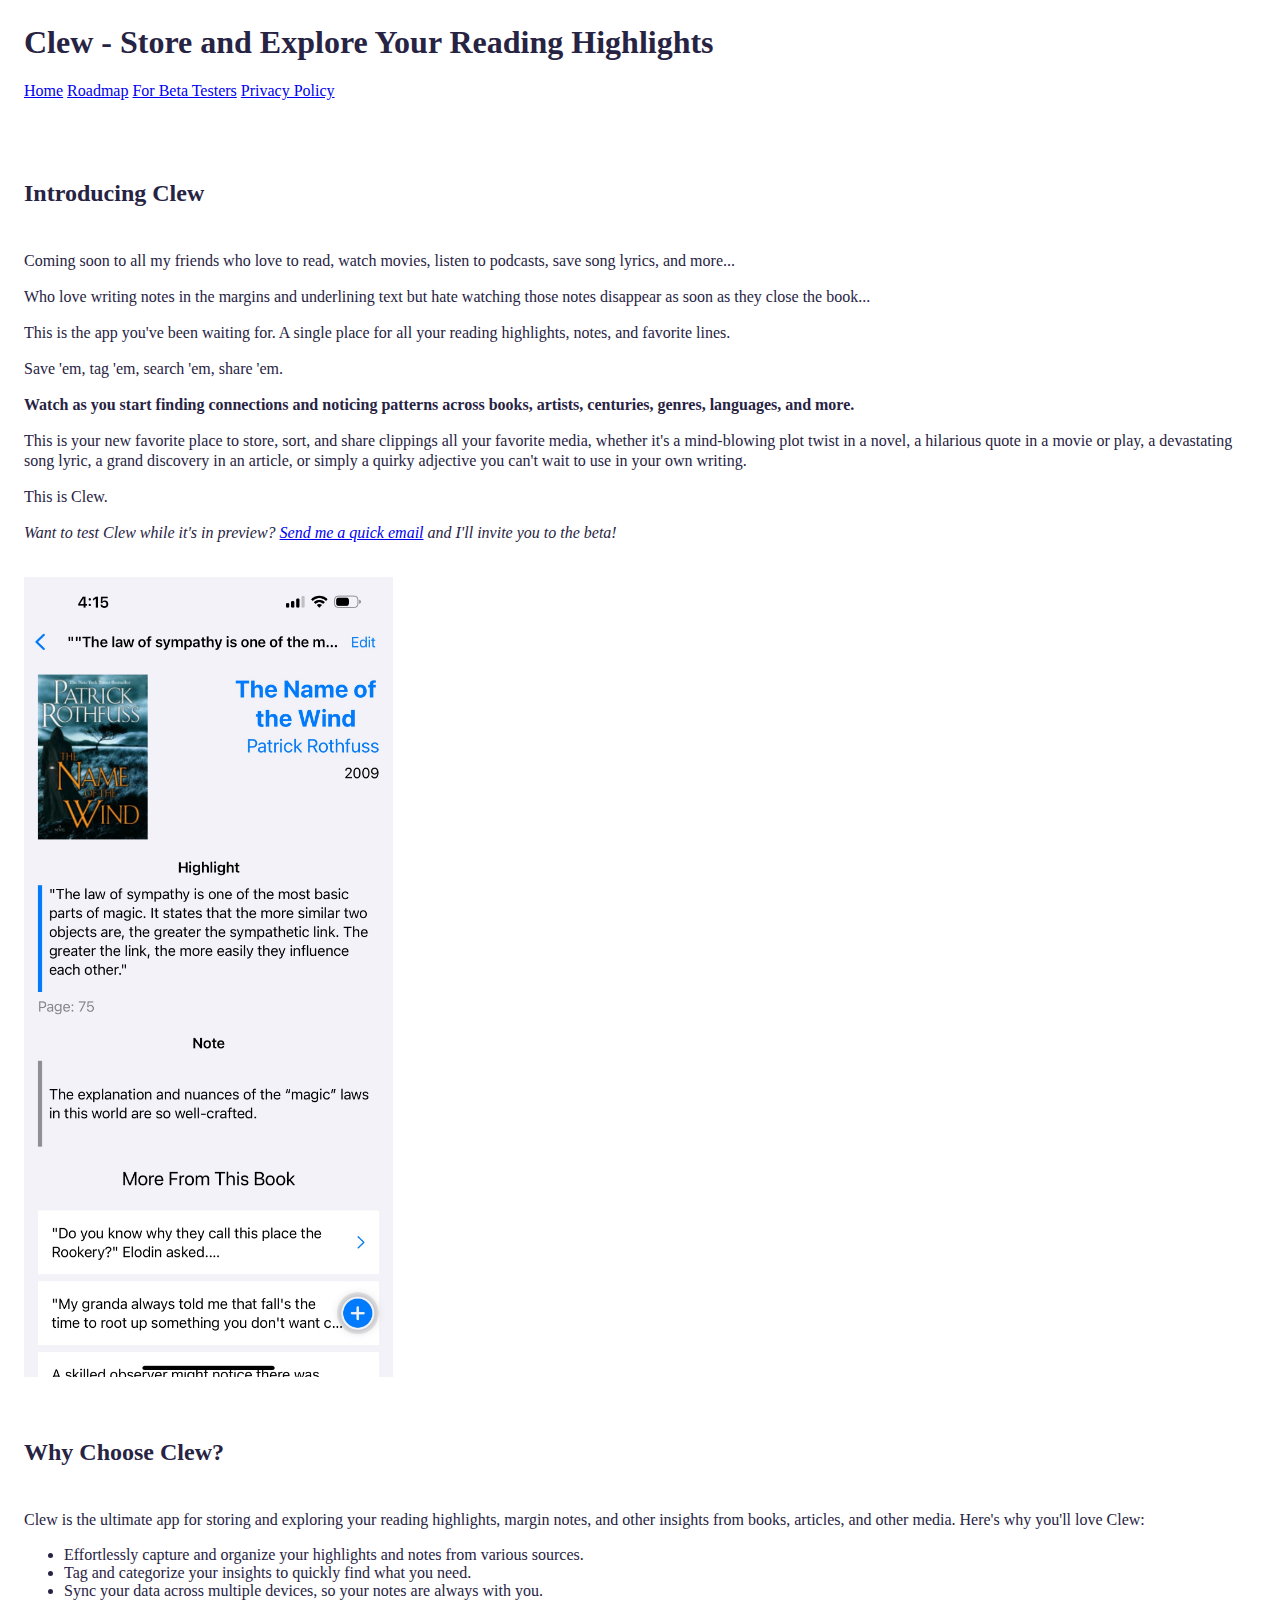
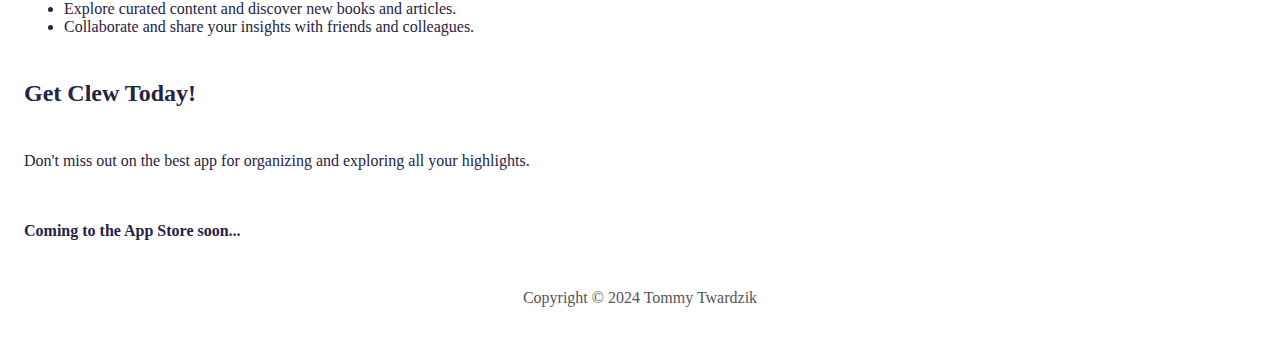
==== index.html @ 24310558 "added privacy policy and favicon" ====
<!DOCTYPE html><html lang="en">
<head>
    <meta charset="UTF-8"/><meta name="og:site_name" content="Clew App"/>

    <title>Clew - An App for Storing and Exploring Reading Highlights</title>
    <meta name="description" content="Clew is the ultimate app for storing and exploring your reading highlights, margin notes, and other insights from books, articles, and other media."/>

    <link rel="stylesheet" type="text/css" href="styles.css">
    <meta name="viewport" content="width=device-width, initial-scale=1.0"/>

    <link rel="icon" href="/favicon.ico">
</head>

<body>

    <header>
        <h1>Clew - Store and Explore Your Reading Highlights</h1>  
        <nav>
            <a href="/">Home</a>
            <a href="/roadmap/">Roadmap</a>
            <a href="/beta/">For Beta Testers</a>
            <a href="/privacy-policy/">Privacy Policy</a>
        </nav>
    </header>

    <br>
    <br>
    
    <h2>Introducing Clew</h2>

<p>Coming soon to all my friends who love to read, watch movies, listen to podcasts, save song lyrics, and more...</p>

<p>Who love writing notes in the margins and underlining text but hate watching those notes disappear as soon as they close the book...</p>

<p>This is the app you've been waiting for. A single place for all your reading highlights, notes, and favorite lines.</p>

<p>Save 'em, tag 'em, search 'em, share 'em.</p>

<p><strong>Watch as you start finding connections and  noticing patterns across books, artists, centuries, genres, languages, and more.</strong></p>

<p>This is your new favorite place to store, sort, and share clippings all your favorite media, whether it's a mind-blowing plot twist in a novel, a hilarious quote in a movie or play, a devastating song lyric, a grand discovery in an article, or simply a quirky adjective you can't wait to use in your own writing.</p>

<p>This is Clew.</p>

<p><em>Want to test Clew while it's in preview? <a href="mailto:help@getclew.com">Send me a quick email</a> and I'll invite you to the beta!</em></p>

<br>

<img class="light-mode-image" src="assets/name-of-wind-light-theme-screenshot-clew.jpeg" alt="A screenshot of the Clew app showing a saved highlight from The Name of the Wind by Patrick Rothfuss."/>
<img class="dark-mode-image" src="assets/name-of-wind-dark-mode-screenshot-clew.jpeg" alt="A screenshot of the Clew app showing a saved highlight from The Name of the Wind by Patrick Rothfuss."/>

<br>

<h2>Why Choose Clew?</h2>
    <p>Clew is the ultimate app for storing and exploring your reading highlights, margin notes, and other insights from books, articles, and other media. Here's why you'll love Clew:</p>
    <ul>
        <li>Effortlessly capture and organize your highlights and notes from various sources.</li>
        <li>Tag and categorize your insights to quickly find what you need.</li>
        <li>Sync your data across multiple devices, so your notes are always with you.</li>
        <li>Explore curated content and discover new books and articles.</li>
        <li>Collaborate and share your insights with friends and colleagues.</li>
    </ul>
    
    <h2>Get Clew Today!</h2>
    <p>Don't miss out on the best app for organizing and exploring all your highlights.</p>

    <br>

<p><strong>Coming to the App Store soon...</strong></p>

<footer>Copyright © 2024 Tommy Twardzik</footer>

</body>
</html>
---- styles.css ----
body {
    margin: 1.5rem;
    background: var(--bg);
    color: var(--text);
    font-family: Palatino, Baskerville, serif;
}

h2 {
    padding-bottom: 1.5rem;
    padding-top: 1.5rem;
}

p {
    line-height: 1.25rem;
}

footer {
    text-align: center;
    color: var(--secondary-text);
    padding: 2rem;
}

img {
    max-width: 90%;
    height: auto;
    max-height: 50rem;
    aspect-ratio: initial;
}
.dark-mode-image {
        display: none;
    }
.light-mode-image {
        display: block;
    }


/*THEMES*/
:root {
    --bg: #fff;
    --text: #272343;
    --secondary-text: #555;
}

@media (prefers-color-scheme: dark) {
    :root {
        --bg: #111;
        --text: #eee;
        --secondary-text: #aaa;
    }
    
    .dark-mode-image {
        display: block;
    }
    .light-mode-image {
        display: none;
    }
    a {
        color: #00cee3;
    }
}
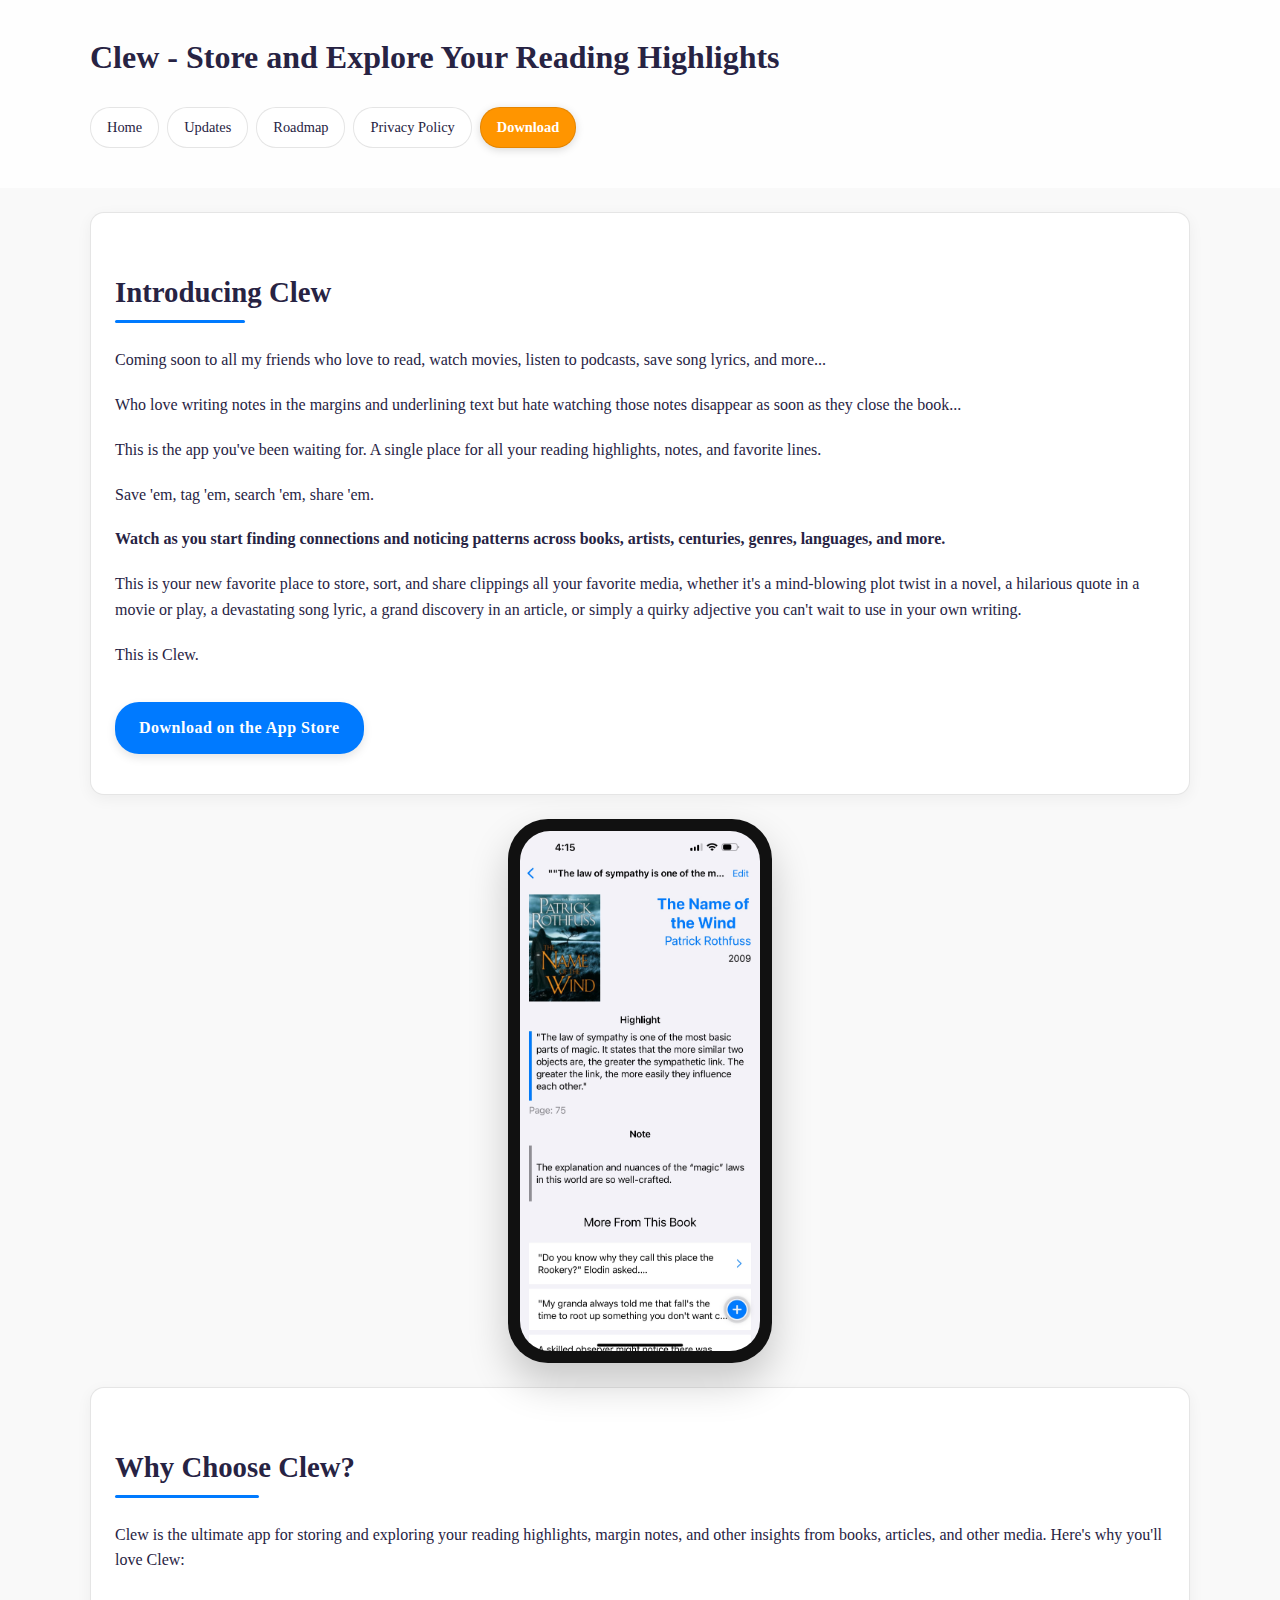
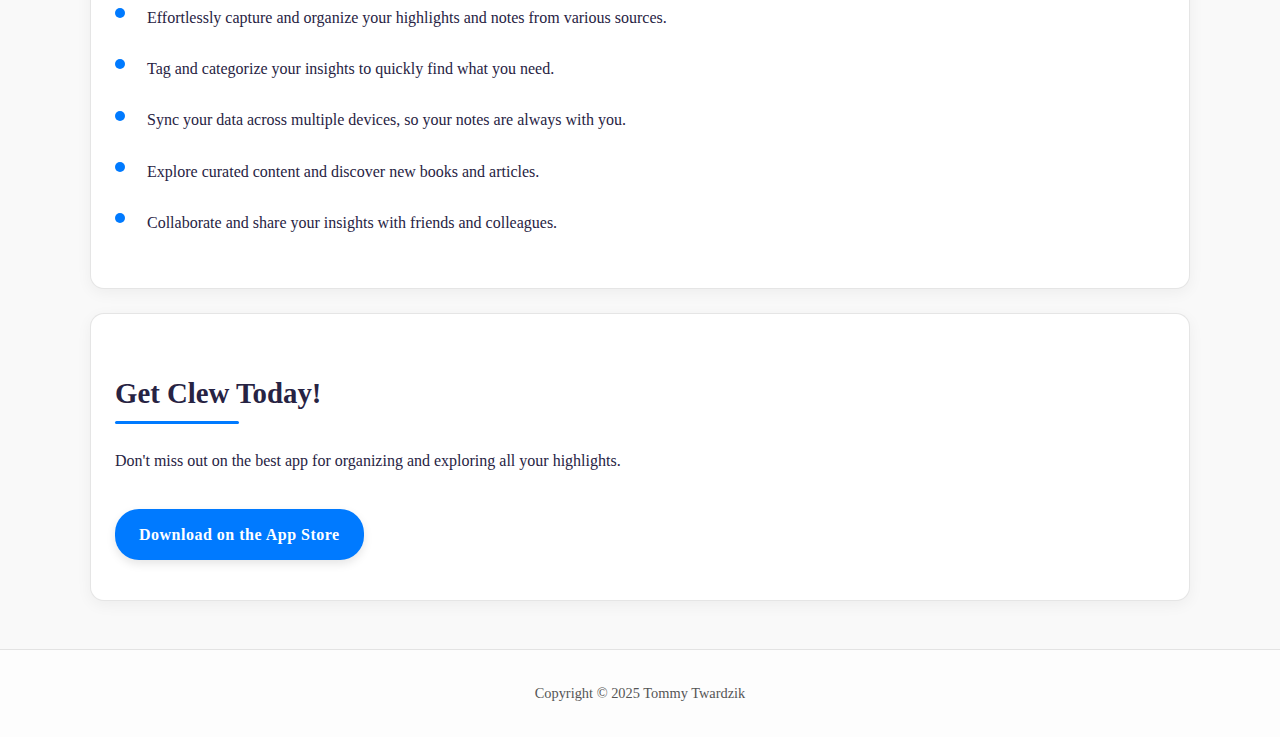
==== commit 38a6e7e6: "Updated design" ====
--- a/index.html
+++ b/index.html
@@ -12,63 +12,68 @@
 </head>
 
 <body>
-
     <header>
-        <h1>Clew - Store and Explore Your Reading Highlights</h1>  
-        <nav>
-            <a href="/">Home</a>
-            <a href="/roadmap/">Roadmap</a>
-            <a href="/beta/">For Beta Testers</a>
-            <a href="/privacy-policy/">Privacy Policy</a>
-        </nav>
+        <div class="container">
+            <h1>Clew - Store and Explore Your Reading Highlights</h1>  
+            <nav>
+                <a href="/">Home</a>
+                <a href="/updates/">Updates</a>
+                <a href="/roadmap/">Roadmap</a>
+                <a href="/privacy-policy/">Privacy Policy</a>
+                <a href="https://apps.apple.com/app/clew-highlights-and-notes/id6477902274" class="download-button">Download</a>
+            </nav>
+        </div>
     </header>
 
-    <br>
-    <br>
-    
-    <h2>Introducing Clew</h2>
+    <div class="container">
+        <div class="ios-card">
+            <h2>Introducing Clew</h2>
+            
+            <p>Coming soon to all my friends who love to read, watch movies, listen to podcasts, save song lyrics, and more...</p>
+            
+            <p>Who love writing notes in the margins and underlining text but hate watching those notes disappear as soon as they close the book...</p>
+            
+            <p>This is the app you've been waiting for. A single place for all your reading highlights, notes, and favorite lines.</p>
+            
+            <p>Save 'em, tag 'em, search 'em, share 'em.</p>
+            
+            <p><strong>Watch as you start finding connections and noticing patterns across books, artists, centuries, genres, languages, and more.</strong></p>
+            
+            <p>This is your new favorite place to store, sort, and share clippings all your favorite media, whether it's a mind-blowing plot twist in a novel, a hilarious quote in a movie or play, a devastating song lyric, a grand discovery in an article, or simply a quirky adjective you can't wait to use in your own writing.</p>
+            
+            <p>This is Clew.</p>
+            
+            <a href="https://apps.apple.com/app/clew-highlights-and-notes/id6477902274" class="cta-button">Download on the App Store</a>
+        </div>
+        
+        <div class="app-screenshot">
+            <img class="light-mode-image" src="assets/name-of-wind-light-theme-screenshot-clew.jpeg" alt="A screenshot of the Clew app showing a saved highlight from The Name of the Wind by Patrick Rothfuss."/>
+            <img class="dark-mode-image" src="assets/name-of-wind-dark-mode-screenshot-clew.jpeg" alt="A screenshot of the Clew app showing a saved highlight from The Name of the Wind by Patrick Rothfuss."/>
+        </div>
+        
+        <div class="ios-card">
+            <h2>Why Choose Clew?</h2>
+            <p>Clew is the ultimate app for storing and exploring your reading highlights, margin notes, and other insights from books, articles, and other media. Here's why you'll love Clew:</p>
+            <ul class="feature-list">
+                <li>Effortlessly capture and organize your highlights and notes from various sources.</li>
+                <li>Tag and categorize your insights to quickly find what you need.</li>
+                <li>Sync your data across multiple devices, so your notes are always with you.</li>
+                <li>Explore curated content and discover new books and articles.</li>
+                <li>Collaborate and share your insights with friends and colleagues.</li>
+            </ul>
+        </div>
+        
+        <div class="ios-card">
+            <h2>Get Clew Today!</h2>
+            <p>Don't miss out on the best app for organizing and exploring all your highlights.</p>
+            <a href="https://apps.apple.com/app/clew-highlights-and-notes/id6477902274" class="cta-button">Download on the App Store</a>
+        </div>
+    </div>
 
-<p>Coming soon to all my friends who love to read, watch movies, listen to podcasts, save song lyrics, and more...</p>
-
-<p>Who love writing notes in the margins and underlining text but hate watching those notes disappear as soon as they close the book...</p>
-
-<p>This is the app you've been waiting for. A single place for all your reading highlights, notes, and favorite lines.</p>
-
-<p>Save 'em, tag 'em, search 'em, share 'em.</p>
-
-<p><strong>Watch as you start finding connections and  noticing patterns across books, artists, centuries, genres, languages, and more.</strong></p>
-
-<p>This is your new favorite place to store, sort, and share clippings all your favorite media, whether it's a mind-blowing plot twist in a novel, a hilarious quote in a movie or play, a devastating song lyric, a grand discovery in an article, or simply a quirky adjective you can't wait to use in your own writing.</p>
-
-<p>This is Clew.</p>
-
-<p><em>Want to test Clew while it's in preview? <a href="mailto:help@getclew.com">Send me a quick email</a> and I'll invite you to the beta!</em></p>
-
-<br>
-
-<img class="light-mode-image" src="assets/name-of-wind-light-theme-screenshot-clew.jpeg" alt="A screenshot of the Clew app showing a saved highlight from The Name of the Wind by Patrick Rothfuss."/>
-<img class="dark-mode-image" src="assets/name-of-wind-dark-mode-screenshot-clew.jpeg" alt="A screenshot of the Clew app showing a saved highlight from The Name of the Wind by Patrick Rothfuss."/>
-
-<br>
-
-<h2>Why Choose Clew?</h2>
-    <p>Clew is the ultimate app for storing and exploring your reading highlights, margin notes, and other insights from books, articles, and other media. Here's why you'll love Clew:</p>
-    <ul>
-        <li>Effortlessly capture and organize your highlights and notes from various sources.</li>
-        <li>Tag and categorize your insights to quickly find what you need.</li>
-        <li>Sync your data across multiple devices, so your notes are always with you.</li>
-        <li>Explore curated content and discover new books and articles.</li>
-        <li>Collaborate and share your insights with friends and colleagues.</li>
-    </ul>
-    
-    <h2>Get Clew Today!</h2>
-    <p>Don't miss out on the best app for organizing and exploring all your highlights.</p>
-
-    <br>
-
-<p><strong>Coming to the App Store soon...</strong></p>
-
-<footer>Copyright © 2024 Tommy Twardzik</footer>
-
+    <footer>
+        <div class="container">
+            Copyright © 2025 Tommy Twardzik
+        </div>
+    </footer>
 </body>
-</html>
+</html>--- a/styles.css
+++ b/styles.css
@@ -1,44 +1,322 @@
 body {
-    margin: 1.5rem;
+    margin: 0;
+    padding: 0;
     background: var(--bg);
     color: var(--text);
     font-family: Palatino, Baskerville, serif;
-}
-
+    line-height: 1.6;
+}
+
+.container {
+    max-width: 1100px;
+    margin: 0 auto;
+    padding: 0 1.5rem;
+}
+
+/* iOS-inspired card design */
+.ios-card {
+    background: var(--card-bg);
+    border-radius: 14px;
+    margin: 1.5rem 0;
+    padding: 1.5rem;
+    box-shadow: var(--card-shadow);
+    border: 1px solid var(--card-border);
+    transition: transform 0.2s ease, box-shadow 0.2s ease;
+}
+
+.ios-card:hover {
+    transform: translateY(-3px);
+    box-shadow: var(--card-shadow-hover);
+}
+
+/* Header styling */
+header {
+    background: var(--header-bg);
+    padding: 1.5rem 0;
+    position: relative;
+}
+
+header h1 {
+    font-weight: 700;
+    font-size: 2rem;
+    margin: 0;
+    padding: 0.5rem 0;
+}
+
+/* iOS-inspired navigation */
+nav {
+    display: flex;
+    flex-wrap: wrap;
+    gap: 0.5rem;
+    margin: 1rem 0;
+}
+
+nav a {
+    text-decoration: none;
+    padding: 0.5rem 1rem;
+    border-radius: 20px;
+    background: var(--nav-bg);
+    color: var(--nav-text);
+    transition: all 0.2s ease;
+    font-size: 0.9rem;
+    font-weight: 500;
+    border: 1px solid var(--nav-border);
+}
+
+nav a:hover, nav a:focus {
+    background: var(--nav-hover-bg);
+    color: var(--nav-hover-text);
+}
+
+/* Typography */
 h2 {
-    padding-bottom: 1.5rem;
-    padding-top: 1.5rem;
+    font-size: 1.8rem;
+    margin-top: 2rem;
+    margin-bottom: 1rem;
+    position: relative;
+    display: inline-block;
+}
+
+h2:after {
+    content: '';
+    position: absolute;
+    height: 3px;
+    width: 60%;
+    background: var(--accent-1);
+    bottom: -8px;
+    left: 0;
+    border-radius: 2px;
 }
 
 p {
-    line-height: 1.25rem;
-}
-
+    line-height: 1.6;
+    margin-bottom: 1.2rem;
+}
+
+/* iOS-style call to action */
+.cta-button {
+    display: inline-block;
+    background: var(--accent-1);
+    color: white;
+    padding: 0.8rem 1.5rem;
+    border-radius: 24px;
+    text-decoration: none;
+    font-weight: bold;
+    letter-spacing: 0.5px;
+    box-shadow: 0 4px 10px rgba(0, 0, 0, 0.1);
+    transition: all 0.2s ease;
+    margin: 1rem 0;
+    text-align: center;
+}
+
+.cta-button:hover {
+    transform: translateY(-2px);
+    box-shadow: 0 6px 15px rgba(0, 0, 0, 0.15);
+}
+
+/* App Screenshot */
+.app-screenshot {
+    position: relative;
+    width: 240px; /* Smaller width */
+    margin: 1.5rem auto; /* Centered with vertical margin */
+    border-radius: 40px;
+    padding: 12px;
+    background: var(--phone-frame);
+    box-shadow: 0 20px 40px rgba(0, 0, 0, 0.2);
+    overflow: hidden;
+}
+
+.app-screenshot img {
+    border-radius: 30px;
+    width: 100%;
+    height: auto;
+    display: block;
+}
+
+/* Blog post styling */
+.blog-container {
+    max-width: 800px;
+    margin: 0 auto;
+}
+
+.blog-post {
+    margin-bottom: 3rem;
+    padding-bottom: 2rem;
+    border-bottom: 1px solid var(--divider);
+}
+
+.blog-post:last-child {
+    border-bottom: none;
+}
+
+.blog-post h2 {
+    margin-bottom: 0.5rem;
+}
+
+.post-date {
+    color: var(--secondary-text);
+    font-style: italic;
+    margin-bottom: 1.5rem;
+    font-size: 0.9rem;
+}
+
+/* Feature list */
+.feature-list {
+    list-style: none;
+    padding: 0;
+    margin: rem 0;
+}
+
+.feature-list li {
+    padding: 0.8rem 0;
+    /* margin-bottom: 0.8rem; */
+    position: relative;
+    padding-left: 2rem;
+}
+
+.feature-list li:before {
+    content: '';
+    position: absolute;
+    left: 0;
+    top: 1rem;
+    width: 10px;
+    height: 10px;
+    background: var(--accent-1);
+    border-radius: 50%;
+}
+
+/* Footer styling */
 footer {
     text-align: center;
     color: var(--secondary-text);
     padding: 2rem;
-}
-
+    margin-top: 3rem;
+    background: var(--footer-bg);
+    border-top: 1px solid var(--divider);
+    font-size: 0.9rem;
+}
+
+/* Dark mode highlighting for code and quotes */
+blockquote {
+    border-left: 4px solid var(--accent-1);
+    padding-left: 1rem;
+    margin-left: 0;
+    color: var(--secondary-text);
+    font-style: italic;
+}
+
+code {
+    background: var(--code-bg);
+    border-radius: 4px;
+    padding: 0.2rem 0.4rem;
+    font-family: "SF Mono", "Menlo", monospace;
+    font-size: 0.9em;
+}
+
+/* Images */
 img {
-    max-width: 90%;
+    max-width: 100%;
     height: auto;
-    max-height: 50rem;
-    aspect-ratio: initial;
-}
-.dark-mode-image {
-        display: none;
-    }
-.light-mode-image {
-        display: block;
-    }
-
-
-/*THEMES*/
+    border-radius: 8px;
+}
+
+.app-screenshot .dark-mode-image {
+    display: none;
+}
+
+.app-screenshot .light-mode-image {
+    display: block;
+}
+
+/* Beta instructions */
+ol {
+    counter-reset: item;
+    padding-left: 1rem;
+}
+
+ol li {
+    display: block;
+    margin-bottom: 1rem;
+    position: relative;
+    padding-left: 2.5rem;
+}
+
+ol li:before {
+    content: counter(item) ".";
+    counter-increment: item;
+    position: absolute;
+    left: 0;
+    top: 0;
+    background: var(--accent-2);
+    color: white;
+    width: 26px;
+    height: 26px;
+    border-radius: 50%;
+    display: flex;
+    align-items: center;
+    justify-content: center;
+    font-size: 0.8rem;
+    font-weight: bold;
+}
+
+/* Download button in navigation */
+.download-button {
+    background: var(--accent-orange) !important;
+    color: white !important;
+    font-weight: bold;
+    box-shadow: 0 2px 8px rgba(0, 0, 0, 0.15);
+    transition: all 0.3s ease;
+}
+
+.download-button:hover, .download-button:focus {
+    transform: translateY(-2px);
+    box-shadow: 0 4px 12px rgba(0, 0, 0, 0.2);
+    background: var(--accent-orange-hover) !important;
+}
+
+/* Responsive adjustments */
+@media (max-width: 768px) {
+    header h1 {
+        font-size: 1.6rem;
+    }
+    
+    nav {
+        flex-wrap: wrap;
+    }
+    
+    nav a {
+        flex: 1 0 auto;
+        text-align: center;
+    }
+
+    .app-screenshot {
+        width: 200px; /* Even smaller on mobile */
+    }
+}
+
+/* Theme colors */
 :root {
-    --bg: #fff;
+    --bg: #f9f9f9;
     --text: #272343;
     --secondary-text: #555;
+    --header-bg: rgba(255, 255, 255, 0.8);
+    --card-bg: white;
+    --card-border: rgba(0, 0, 0, 0.1);
+    --card-shadow: 0 4px 15px rgba(0, 0, 0, 0.05);
+    --card-shadow-hover: 0 8px 25px rgba(0, 0, 0, 0.1);
+    --nav-bg: rgba(255, 255, 255, 0.7);
+    --nav-text: #272343;
+    --nav-border: rgba(0, 0, 0, 0.1);
+    --nav-hover-bg: #007AFF;
+    --nav-hover-text: white;
+    --accent-1: #007AFF; /* iOS blue */
+    --accent-2: #5AC8FA; /* iOS light blue */
+    --accent-orange: #FF9500; /* iOS orange */
+    --accent-orange-hover: #FF7B00; /* Darker iOS orange for hover */
+    --divider: rgba(0, 0, 0, 0.1);
+    --footer-bg: rgba(255, 255, 255, 0.7);
+    --code-bg: rgba(0, 0, 0, 0.05);
+    --phone-frame: #111;
 }
 
 @media (prefers-color-scheme: dark) {
@@ -46,15 +324,35 @@
         --bg: #111;
         --text: #eee;
         --secondary-text: #aaa;
-    }
-    
-    .dark-mode-image {
+        --header-bg: rgba(30, 30, 30, 0.8);
+        --card-bg: #1c1c1e;
+        --card-border: rgba(255, 255, 255, 0.1);
+        --card-shadow: 0 4px 15px rgba(0, 0, 0, 0.3);
+        --card-shadow-hover: 0 8px 25px rgba(0, 0, 0, 0.4);
+        --nav-bg: rgba(30, 30, 30, 0.7);
+        --nav-text: #eee;
+        --nav-border: rgba(255, 255, 255, 0.1);
+        --nav-hover-bg: #0A84FF; /* Darker iOS blue for dark mode */
+        --nav-hover-text: white;
+        --accent-1: #0A84FF; /* Darker iOS blue */
+        --accent-2: #64D2FF; /* Darker iOS light blue */
+        --accent-orange: #FF9F0A; /* Darker iOS orange for dark mode */
+        --accent-orange-hover: #FFA825; /* Brighter iOS orange for dark mode hover */
+        --divider: rgba(255, 255, 255, 0.1);
+        --footer-bg: rgba(30, 30, 30, 0.5);
+        --code-bg: rgba(255, 255, 255, 0.1);
+        --phone-frame: #000;
+    }
+    
+    .app-screenshot .dark-mode-image {
         display: block;
     }
-    .light-mode-image {
+    
+    .app-screenshot .light-mode-image {
         display: none;
     }
+    
     a {
-        color: #00cee3;
+        color: #0A84FF;
     }
 }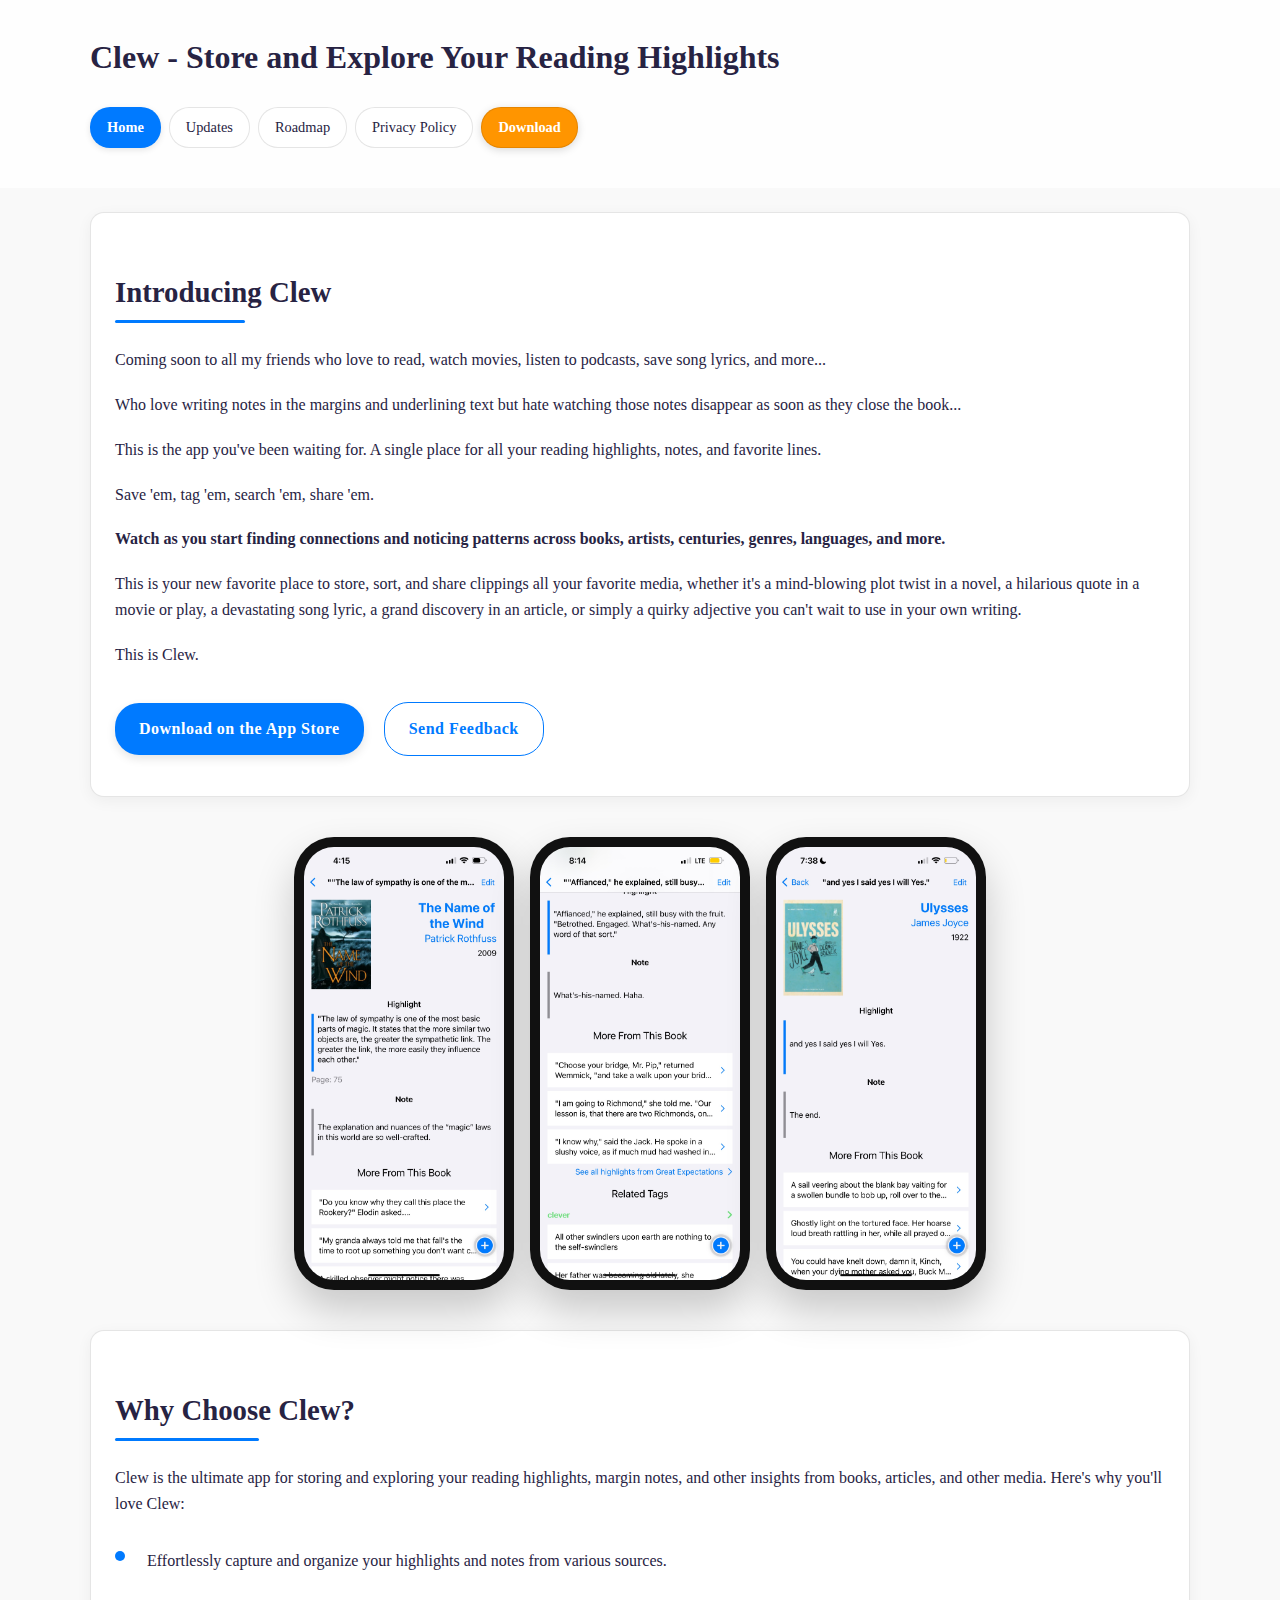
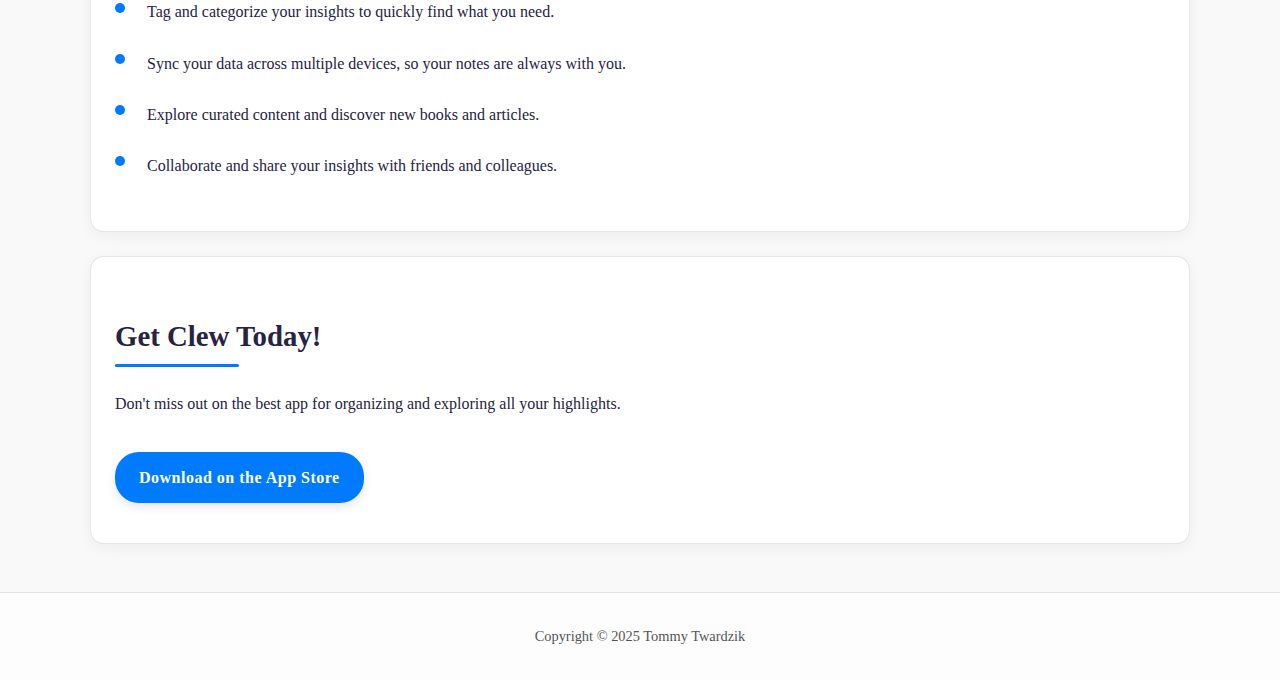
==== commit 6971950d: "More design updates" ====
--- a/index.html
+++ b/index.html
@@ -16,7 +16,7 @@
         <div class="container">
             <h1>Clew - Store and Explore Your Reading Highlights</h1>  
             <nav>
-                <a href="/">Home</a>
+                <a href="/" class="active">Home</a>
                 <a href="/updates/">Updates</a>
                 <a href="/roadmap/">Roadmap</a>
                 <a href="/privacy-policy/">Privacy Policy</a>
@@ -44,11 +44,26 @@
             <p>This is Clew.</p>
             
             <a href="https://apps.apple.com/app/clew-highlights-and-notes/id6477902274" class="cta-button">Download on the App Store</a>
+
+            <a href="mailto:help@getclew.com?subject=Clew%20Feeback" class="secondary-button">Send Feedback</a>
+
         </div>
         
-        <div class="app-screenshot">
-            <img class="light-mode-image" src="assets/name-of-wind-light-theme-screenshot-clew.jpeg" alt="A screenshot of the Clew app showing a saved highlight from The Name of the Wind by Patrick Rothfuss."/>
-            <img class="dark-mode-image" src="assets/name-of-wind-dark-mode-screenshot-clew.jpeg" alt="A screenshot of the Clew app showing a saved highlight from The Name of the Wind by Patrick Rothfuss."/>
+        <div class="screenshot-grid">
+            <a href="assets/name-of-wind-light-theme-screenshot-clew.jpeg" target="_blank" class="app-screenshot visible-mobile visible-tablet visible-desktop">
+                <img class="light-mode-image" src="assets/name-of-wind-screenshot-clew-light.jpeg" alt="A screenshot of the Clew app showing a saved highlight from The Name of the Wind by Patrick Rothfuss."/>
+                <img class="dark-mode-image" src="assets/name-of-wind-screenshot-clew-dark.jpeg" alt="A screenshot of the Clew app showing a saved highlight from The Name of the Wind by Patrick Rothfuss."/>
+            </a>
+            
+            <a href="assets/great-expectations-light-mode-screenshot-clew.jpeg" target="_blank" class="app-screenshot visible-tablet visible-desktop">
+                <img class="light-mode-image" src="assets/great-expectations-screenshot-clew-light.jpeg" alt="A screenshot of the Clew app showing a saved highlight from Great Expectations by Charles Dickens."/>
+                <img class="dark-mode-image" src="assets/great-expectations-screenshot-clew-dark.jpeg" alt="A screenshot of the Clew app showing a saved highlight from Great Expectations by Charles Dickens."/>
+            </a>
+            
+            <a href="assets/ulysses-light-mode-screenshot-clew.jpeg" target="_blank" class="app-screenshot visible-desktop">
+                <img class="light-mode-image" src="assets/Ulysses-highlight-clew-screenshot-light.jpeg" alt="A screenshot of the Clew app showing the famous ending from Ulysses by James Joyce."/>
+                <img class="dark-mode-image" src="assets/Ulysses-highlight-clew-screenshot-dark.jpeg" alt="A screenshot of the Clew app showing the famous ending from Ulysses by James Joyce."/>
+            </a>
         </div>
         
         <div class="ios-card">
--- a/styles.css
+++ b/styles.css
@@ -66,6 +66,20 @@
 nav a:hover, nav a:focus {
     background: var(--nav-hover-bg);
     color: var(--nav-hover-text);
+}
+
+/* Active tab styling */
+nav a.active {
+    background: var(--nav-active-bg);
+    color: var(--nav-active-text);
+    font-weight: 600;
+    box-shadow: 0 2px 6px rgba(0, 0, 0, 0.1);
+    border-color: transparent;
+}
+
+nav a.active:hover {
+    transform: translateY(-1px);
+    box-shadow: 0 3px 8px rgba(0, 0, 0, 0.15);
 }
 
 /* Typography */
@@ -114,16 +128,79 @@
     box-shadow: 0 6px 15px rgba(0, 0, 0, 0.15);
 }
 
+/* Secondary button style */
+.secondary-button {
+    display: inline-block;
+    background: transparent;
+    color: var(--accent-1);
+    padding: 0.8rem 1.5rem;
+    border-radius: 24px;
+    text-decoration: none;
+    font-weight: bold;
+    letter-spacing: 0.5px;
+    border: 1.5px solid var(--accent-1);
+    transition: all 0.2s ease;
+    margin: 1rem 0 1rem 1rem;
+    text-align: center;
+    width: auto; /* Ensure button is only as wide as its content */
+}
+
+.secondary-button:hover {
+    transform: translateY(-2px);
+    background-color: rgba(0, 122, 255, 0.08);
+    box-shadow: 0 4px 10px rgba(0, 0, 0, 0.05);
+}
+
+/* Screenshot Grid */
+.screenshot-grid {
+    display: flex;
+    justify-content: center;
+    flex-wrap: wrap;
+    gap: 1rem; /* Reduced horizontal gap from 2rem to 1rem */
+    margin: 2.5rem 0;
+}
+
+/* Visibility controls for different screen sizes */
+.app-screenshot {
+    display: none; /* Hide by default */
+    text-decoration: none; /* Remove underline from links */
+    cursor: pointer;
+}
+
+/* Only show the first screenshot on mobile */
+.visible-mobile {
+    display: block;
+}
+
+/* Medium screens show two screenshots */
+@media (min-width: 700px) { /* Reduced from 768px to 700px */
+    .visible-tablet {
+        display: block;
+    }
+}
+
+/* Large screens show all three screenshots */
+@media (min-width: 950px) { /* Reduced from 1024px to 950px */
+    .visible-desktop {
+        display: block;
+    }
+}
+
 /* App Screenshot */
 .app-screenshot {
     position: relative;
-    width: 240px; /* Smaller width */
-    margin: 1.5rem auto; /* Centered with vertical margin */
+    width: 200px; /* Reduced from 220px to 200px */
     border-radius: 40px;
-    padding: 12px;
+    padding: 10px; /* Reduced from 12px to 10px */
     background: var(--phone-frame);
     box-shadow: 0 20px 40px rgba(0, 0, 0, 0.2);
     overflow: hidden;
+    transition: transform 0.3s ease, box-shadow 0.3s ease;
+}
+
+.app-screenshot:hover {
+    transform: translateY(-10px);
+    box-shadow: 0 25px 50px rgba(0, 0, 0, 0.25);
 }
 
 .app-screenshot img {
@@ -290,7 +367,13 @@
     }
 
     .app-screenshot {
-        width: 200px; /* Even smaller on mobile */
+        width: 200px;
+    }
+
+    .secondary-button {
+        margin: 0.5rem 0 1rem 0;
+        display: inline-block; /* Changed from block to inline-block */
+        width: auto; /* Ensure button is only as wide as its content */
     }
 }
 
@@ -309,6 +392,8 @@
     --nav-border: rgba(0, 0, 0, 0.1);
     --nav-hover-bg: #007AFF;
     --nav-hover-text: white;
+    --nav-active-bg: #007AFF; /* Active tab background */
+    --nav-active-text: white; /* Active tab text color */
     --accent-1: #007AFF; /* iOS blue */
     --accent-2: #5AC8FA; /* iOS light blue */
     --accent-orange: #FF9500; /* iOS orange */
@@ -334,6 +419,8 @@
         --nav-border: rgba(255, 255, 255, 0.1);
         --nav-hover-bg: #0A84FF; /* Darker iOS blue for dark mode */
         --nav-hover-text: white;
+        --nav-active-bg: #0A84FF; /* Active tab background for dark mode */
+        --nav-active-text: white; /* Active tab text color for dark mode */
         --accent-1: #0A84FF; /* Darker iOS blue */
         --accent-2: #64D2FF; /* Darker iOS light blue */
         --accent-orange: #FF9F0A; /* Darker iOS orange for dark mode */
@@ -355,4 +442,13 @@
     a {
         color: #0A84FF;
     }
+
+    .secondary-button {
+        color: var(--accent-1);
+        border-color: var(--accent-1);
+    }
+
+    .secondary-button:hover {
+        background-color: rgba(10, 132, 255, 0.1);
+    }
 }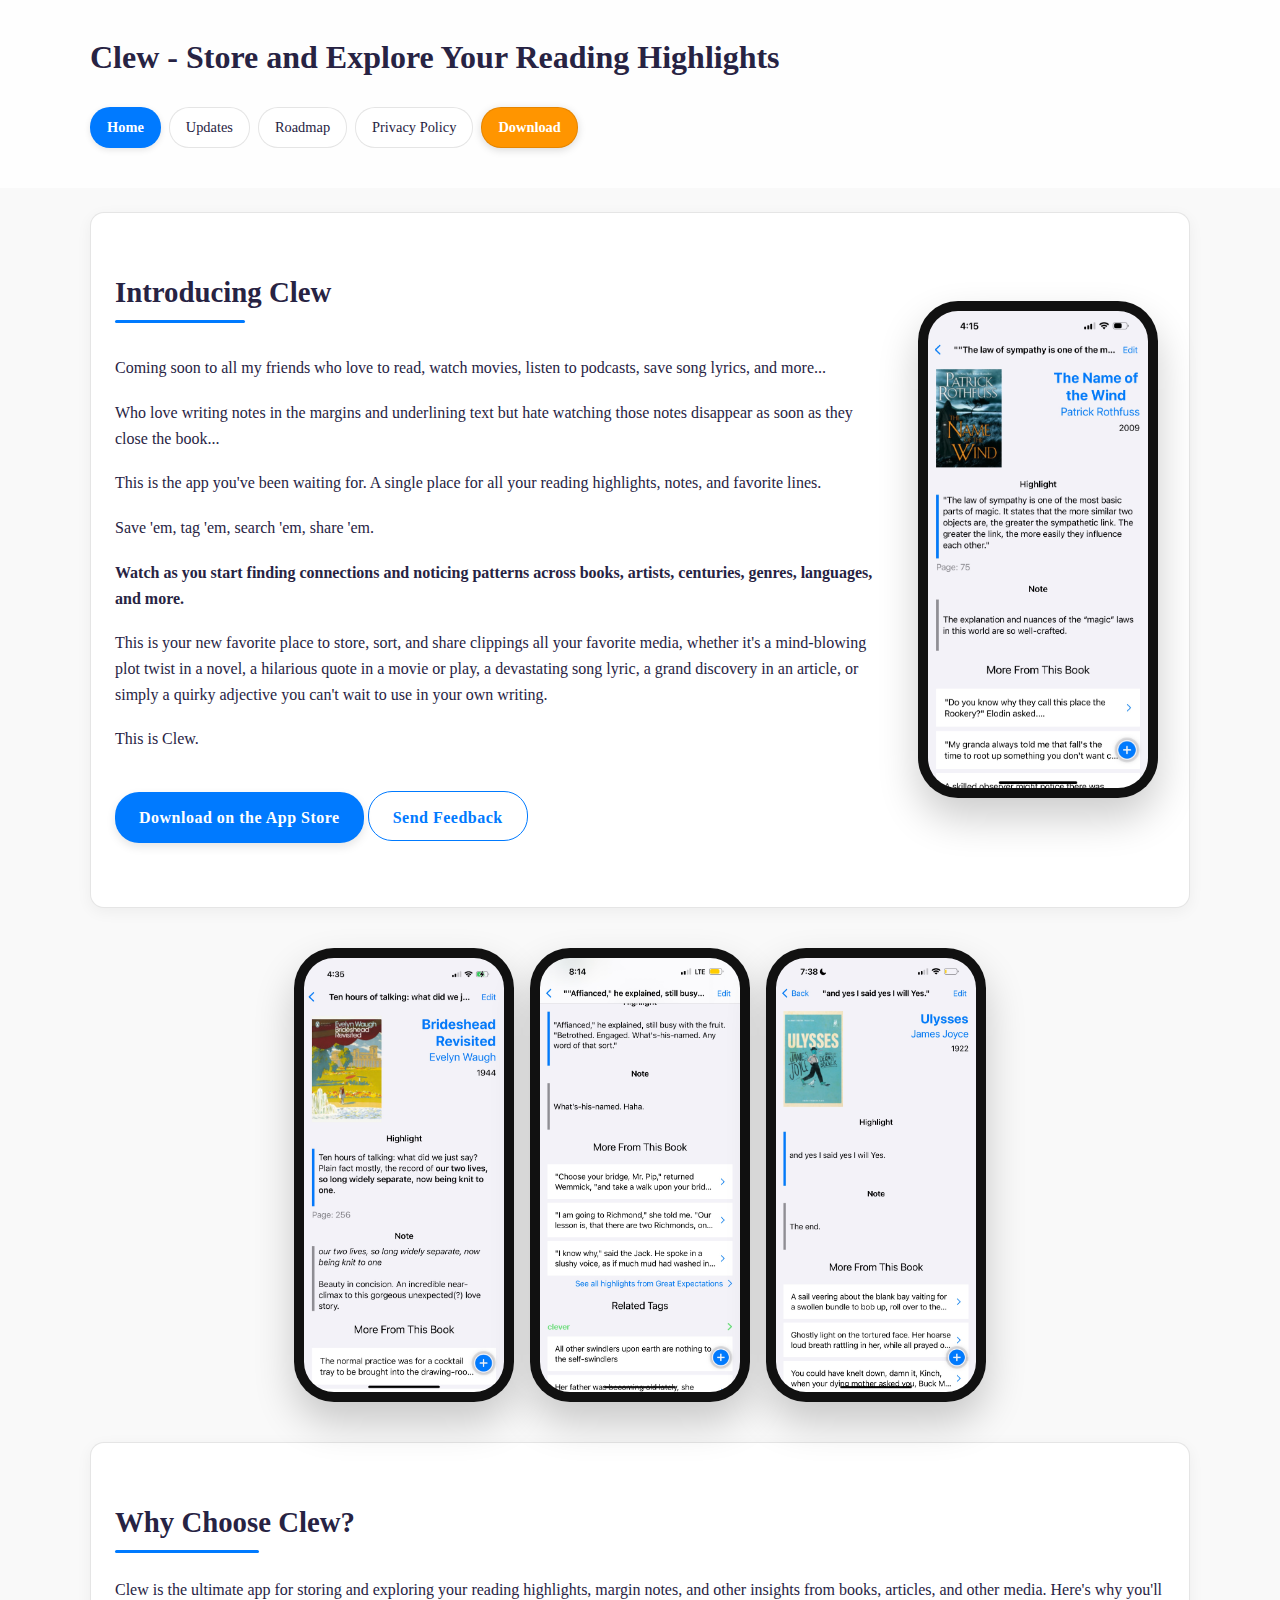
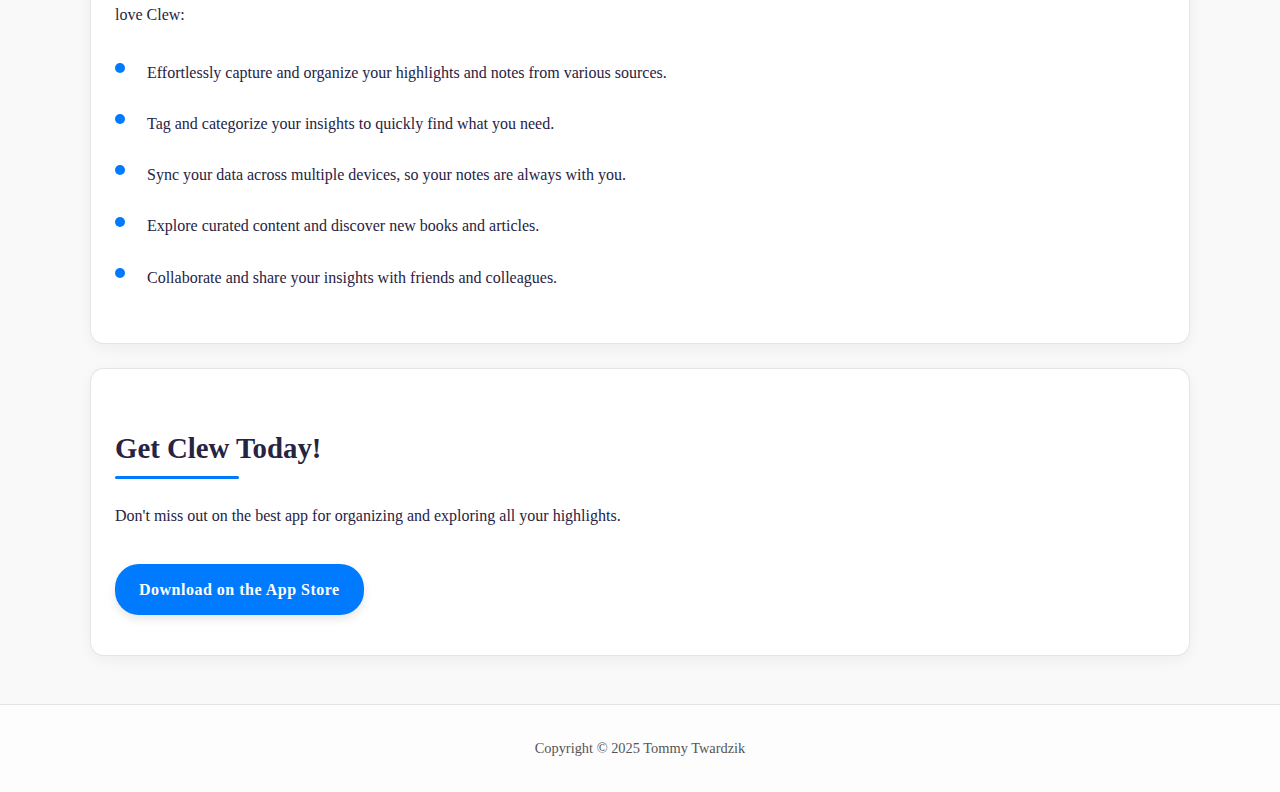
==== commit 224eb57a: "Style updates" ====
--- a/index.html
+++ b/index.html
@@ -26,41 +26,59 @@
     </header>
 
     <div class="container">
-        <div class="ios-card">
-            <h2>Introducing Clew</h2>
+        <div class="ios-card intro-card">
+            <div class="intro-content">
+                <div class="intro-title-section">
+                    <h2>Introducing Clew</h2>
+
+                    <div class="intro-screenshot-mobile">
+                        <a href="assets/name-of-wind-screenshot-clew-light.jpeg" target="_blank" class="app-screenshot always-visible">
+                            <img class="light-mode-image" src="assets/name-of-wind-screenshot-clew-light.jpeg" alt="A screenshot of the Clew app showing a saved highlight from The Name of the Wind by Patrick Rothfuss."/>
+                            <img class="dark-mode-image" src="assets/name-of-wind-screenshot-clew-dark.jpeg" alt="A screenshot of the Clew app showing a saved highlight from The Name of the Wind by Patrick Rothfuss."/>
+                        </a>
+                    </div>
+                </div>
+                
+                <p>Coming soon to all my friends who love to read, watch movies, listen to podcasts, save song lyrics, and more...</p>
+                
+                <p>Who love writing notes in the margins and underlining text but hate watching those notes disappear as soon as they close the book...</p>
+                
+                <p>This is the app you've been waiting for. A single place for all your reading highlights, notes, and favorite lines.</p>
+                
+                <p>Save 'em, tag 'em, search 'em, share 'em.</p>
+                
+                <p><strong>Watch as you start finding connections and noticing patterns across books, artists, centuries, genres, languages, and more.</strong></p>
+                
+                <p>This is your new favorite place to store, sort, and share clippings all your favorite media, whether it's a mind-blowing plot twist in a novel, a hilarious quote in a movie or play, a devastating song lyric, a grand discovery in an article, or simply a quirky adjective you can't wait to use in your own writing.</p>
+                
+                <p>This is Clew.</p>
+                
+                <div class="button-group">
+                    <a href="https://apps.apple.com/app/clew-highlights-and-notes/id6477902274" class="cta-button">Download on the App Store</a>
+                    <a href="mailto:help@getclew.com?subject=Clew%20Feeback" class="secondary-button">Send Feedback</a>
+                </div>
+            </div>
             
-            <p>Coming soon to all my friends who love to read, watch movies, listen to podcasts, save song lyrics, and more...</p>
-            
-            <p>Who love writing notes in the margins and underlining text but hate watching those notes disappear as soon as they close the book...</p>
-            
-            <p>This is the app you've been waiting for. A single place for all your reading highlights, notes, and favorite lines.</p>
-            
-            <p>Save 'em, tag 'em, search 'em, share 'em.</p>
-            
-            <p><strong>Watch as you start finding connections and noticing patterns across books, artists, centuries, genres, languages, and more.</strong></p>
-            
-            <p>This is your new favorite place to store, sort, and share clippings all your favorite media, whether it's a mind-blowing plot twist in a novel, a hilarious quote in a movie or play, a devastating song lyric, a grand discovery in an article, or simply a quirky adjective you can't wait to use in your own writing.</p>
-            
-            <p>This is Clew.</p>
-            
-            <a href="https://apps.apple.com/app/clew-highlights-and-notes/id6477902274" class="cta-button">Download on the App Store</a>
-
-            <a href="mailto:help@getclew.com?subject=Clew%20Feeback" class="secondary-button">Send Feedback</a>
-
+            <div class="intro-screenshot-desktop">
+                <a href="assets/name-of-wind-screenshot-clew-light.jpeg" target="_blank" class="app-screenshot always-visible">
+                    <img class="light-mode-image" src="assets/name-of-wind-screenshot-clew-light.jpeg" alt="A screenshot of the Clew app showing a saved highlight from The Name of the Wind by Patrick Rothfuss."/>
+                    <img class="dark-mode-image" src="assets/name-of-wind-screenshot-clew-dark.jpeg" alt="A screenshot of the Clew app showing a saved highlight from The Name of the Wind by Patrick Rothfuss."/>
+                </a>
+            </div>
         </div>
         
         <div class="screenshot-grid">
-            <a href="assets/name-of-wind-light-theme-screenshot-clew.jpeg" target="_blank" class="app-screenshot visible-mobile visible-tablet visible-desktop">
-                <img class="light-mode-image" src="assets/name-of-wind-screenshot-clew-light.jpeg" alt="A screenshot of the Clew app showing a saved highlight from The Name of the Wind by Patrick Rothfuss."/>
-                <img class="dark-mode-image" src="assets/name-of-wind-screenshot-clew-dark.jpeg" alt="A screenshot of the Clew app showing a saved highlight from The Name of the Wind by Patrick Rothfuss."/>
+            <a href="assets/brideshead-revisited-screenshot-clew-light.jpeg" target="_blank" class="app-screenshot visible-mobile visible-tablet visible-desktop">
+                <img class="light-mode-image" src="assets/brideshead-revisited-screenshot-clew-light.jpeg" alt="A screenshot of the Clew app showing a saved highlight from Brideshead Revisited."/>
+                <img class="dark-mode-image" src="assets/brideshead-revisited-screenshot-clew-dark.jpeg" alt="A screenshot of the Clew app showing a saved highlight from Brideshead Revisited."/>
             </a>
             
-            <a href="assets/great-expectations-light-mode-screenshot-clew.jpeg" target="_blank" class="app-screenshot visible-tablet visible-desktop">
+            <a href="assets/great-expectations-screenshot-clew-light.jpeg" target="_blank" class="app-screenshot visible-tablet visible-desktop">
                 <img class="light-mode-image" src="assets/great-expectations-screenshot-clew-light.jpeg" alt="A screenshot of the Clew app showing a saved highlight from Great Expectations by Charles Dickens."/>
                 <img class="dark-mode-image" src="assets/great-expectations-screenshot-clew-dark.jpeg" alt="A screenshot of the Clew app showing a saved highlight from Great Expectations by Charles Dickens."/>
             </a>
             
-            <a href="assets/ulysses-light-mode-screenshot-clew.jpeg" target="_blank" class="app-screenshot visible-desktop">
+            <a href="assets/Ulysses-highlight-clew-screenshot-light.jpeg" target="_blank" class="app-screenshot visible-desktop">
                 <img class="light-mode-image" src="assets/Ulysses-highlight-clew-screenshot-light.jpeg" alt="A screenshot of the Clew app showing the famous ending from Ulysses by James Joyce."/>
                 <img class="dark-mode-image" src="assets/Ulysses-highlight-clew-screenshot-dark.jpeg" alt="A screenshot of the Clew app showing the famous ending from Ulysses by James Joyce."/>
             </a>
@@ -87,7 +105,7 @@
 
     <footer>
         <div class="container">
-            Copyright © 2025 Tommy Twardzik
+            Copyright &copy; 2025 Tommy Twardzik
         </div>
     </footer>
 </body>
--- a/styles.css
+++ b/styles.css
@@ -149,6 +149,97 @@
     transform: translateY(-2px);
     background-color: rgba(0, 122, 255, 0.08);
     box-shadow: 0 4px 10px rgba(0, 0, 0, 0.05);
+}
+
+/* Button group */
+.button-group {
+    /* display: flex; */
+    flex-wrap: wrap;
+    gap: 0.5rem;
+    margin: 1.5rem 0;
+}
+
+.button-group .secondary-button {
+    margin: 0;
+    padding: 0.8rem 1.5rem 0.6rem 1.5rem; /* Reduced bottom padding */
+}
+
+/* Intro card with layout */
+.intro-card {
+    display: flex;
+    flex-direction: column;
+    position: relative;
+}
+
+.intro-content {
+    flex: 1;
+}
+
+/* Title section with clipped-on screenshot */
+.intro-title-section {
+    display: flex;
+    justify-content: space-between; /* This keeps heading left-aligned */
+    align-items: flex-end;
+    margin-bottom: 1.5rem;
+    position: relative;
+}
+
+/* Mobile screenshot (small and next to title) */
+.intro-screenshot-mobile {
+    margin-left: 1rem;
+    align-self: flex-end;
+    margin-bottom: 1rem;
+    transform: rotate(5deg);
+}
+
+.intro-screenshot-mobile .app-screenshot {
+    width: 80px; /* Very small thumbnail */
+    box-shadow: 0 10px 25px rgba(0, 0, 0, 0.25); /* More pronounced shadow */
+    border-radius: 20px;
+    padding: 6px;
+}
+
+.intro-screenshot-mobile .app-screenshot img {
+    border-radius: 15px;
+}
+
+/* Desktop screenshot (side positioning) */
+.intro-screenshot-desktop {
+    display: none; /* Hidden on mobile */
+}
+
+/* Medium screens and larger: side-by-side layout */
+@media (min-width: 850px) {
+    .intro-card {
+        flex-direction: row;
+        align-items: flex-start;
+        gap: 2rem;
+    }
+    
+    .intro-content {
+        flex: 3;
+    }
+    
+    .intro-screenshot-mobile {
+        display: none; /* Hide on desktop */
+    }
+    
+    .intro-screenshot-desktop {
+        display: flex;
+        flex: 1;
+        justify-content: center;
+        align-items: flex-start;
+        margin-top: 4rem; /* Position roughly aligned with title */
+    }
+    
+    .intro-screenshot-desktop .app-screenshot {
+        width: 220px; /* Larger size for desktop */
+    }
+}
+
+/* Make intro screenshot always visible */
+.always-visible {
+    display: block !important;
 }
 
 /* Screenshot Grid */
@@ -372,8 +463,8 @@
 
     .secondary-button {
         margin: 0.5rem 0 1rem 0;
-        display: inline-block; /* Changed from block to inline-block */
-        width: auto; /* Ensure button is only as wide as its content */
+        display: inline-block; 
+        width: auto; 
     }
 }
 
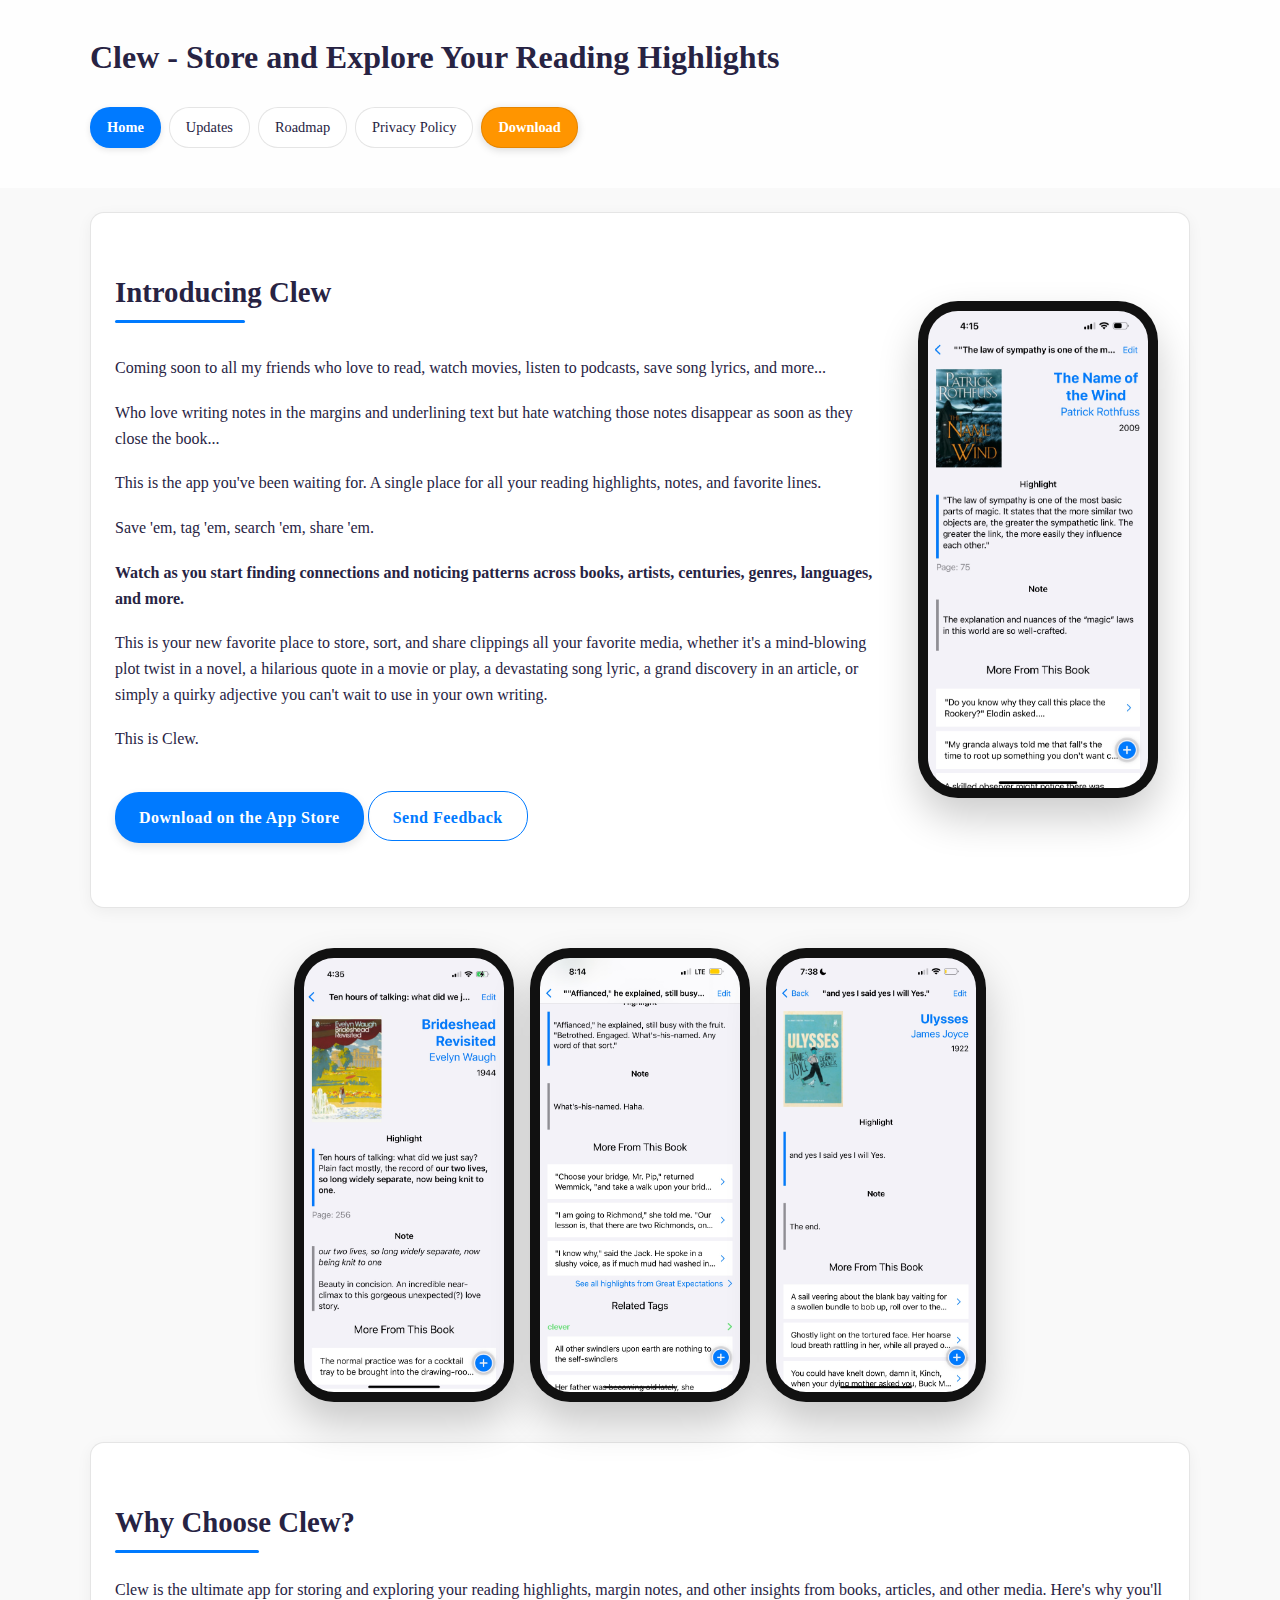
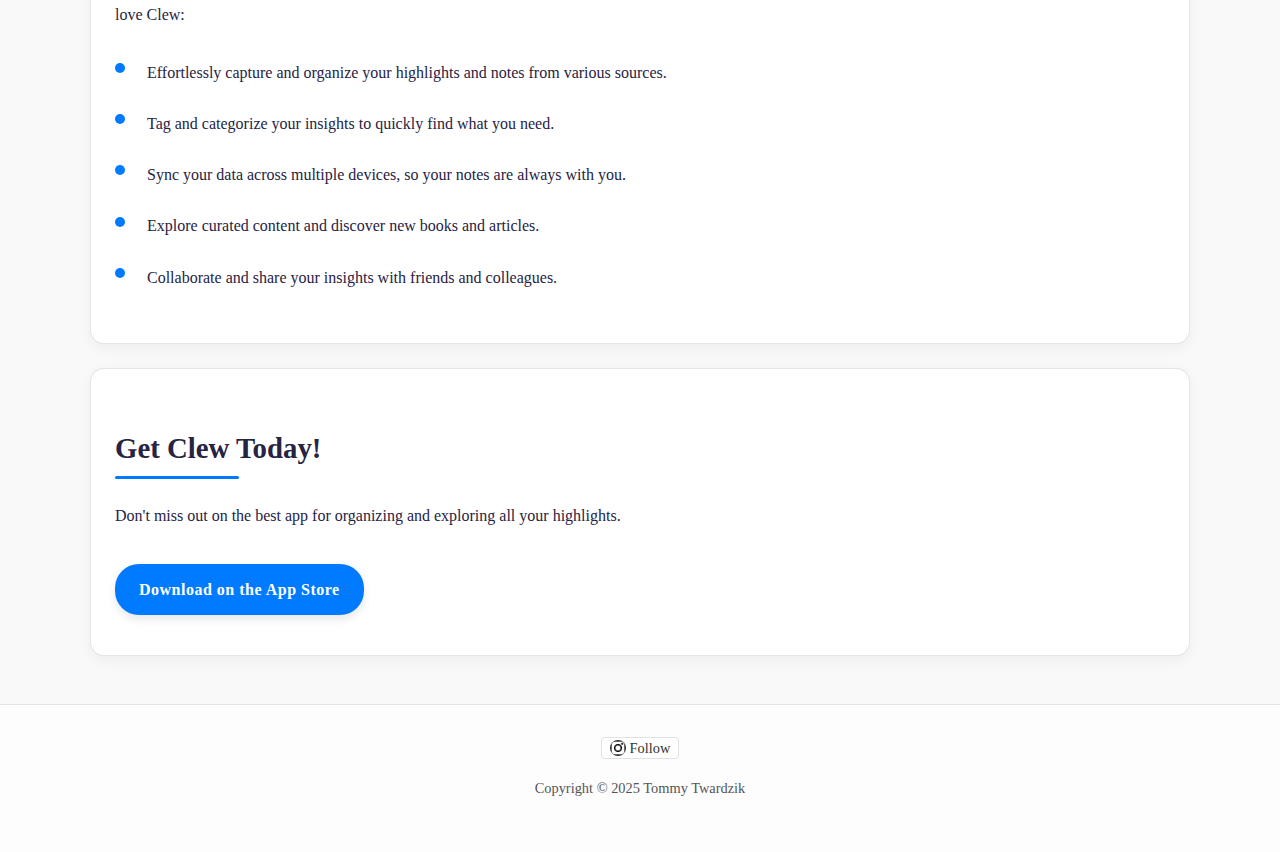
==== commit 8918a01e: "added instagram link to footer" ====
--- a/index.html
+++ b/index.html
@@ -55,7 +55,7 @@
                 
                 <div class="button-group">
                     <a href="https://apps.apple.com/app/clew-highlights-and-notes/id6477902274" class="cta-button">Download on the App Store</a>
-                    <a href="mailto:help@getclew.com?subject=Clew%20Feeback" class="secondary-button">Send Feedback</a>
+                    <a href="mailto:help@getclew.com?subject=Clew%20Feedback" class="secondary-button">Send Feedback</a>
                 </div>
             </div>
             
@@ -105,7 +105,11 @@
 
     <footer>
         <div class="container">
-            Copyright &copy; 2025 Tommy Twardzik
+        <a href="https://www.instagram.com/clewapp" class="instagram-button" target="_blank">
+    <img src="/assets/instagram-logo.jpeg" alt="Instagram logo">
+    Follow
+  </a>
+            <p>Copyright &copy; 2025 Tommy Twardzik</p>
         </div>
     </footer>
 </body>
--- a/styles.css
+++ b/styles.css
@@ -441,6 +441,32 @@
     box-shadow: 0 4px 12px rgba(0, 0, 0, 0.2);
     background: var(--accent-orange-hover) !important;
 }
+
+/* Instagram button */
+.instagram-button {
+      display: inline-flex;
+      align-items: center;
+      text-decoration: none;
+      font-size: 1em;
+      line-height: 1;
+      padding: 2px 8px;
+      border-radius: 4px;
+      background-color: white;
+      border: 1px solid #e1e1e1;
+      color: #333;
+      transition: all 0.2s ease;
+    }
+    
+    .instagram-button:hover {
+      background-color: #f8f8f8;
+      border-color: #d0d0d0;
+    }
+    
+    .instagram-button img {
+      width: 16px;
+      height: 16px;
+      margin-right: 4px;
+    }
 
 /* Responsive adjustments */
 @media (max-width: 768px) {
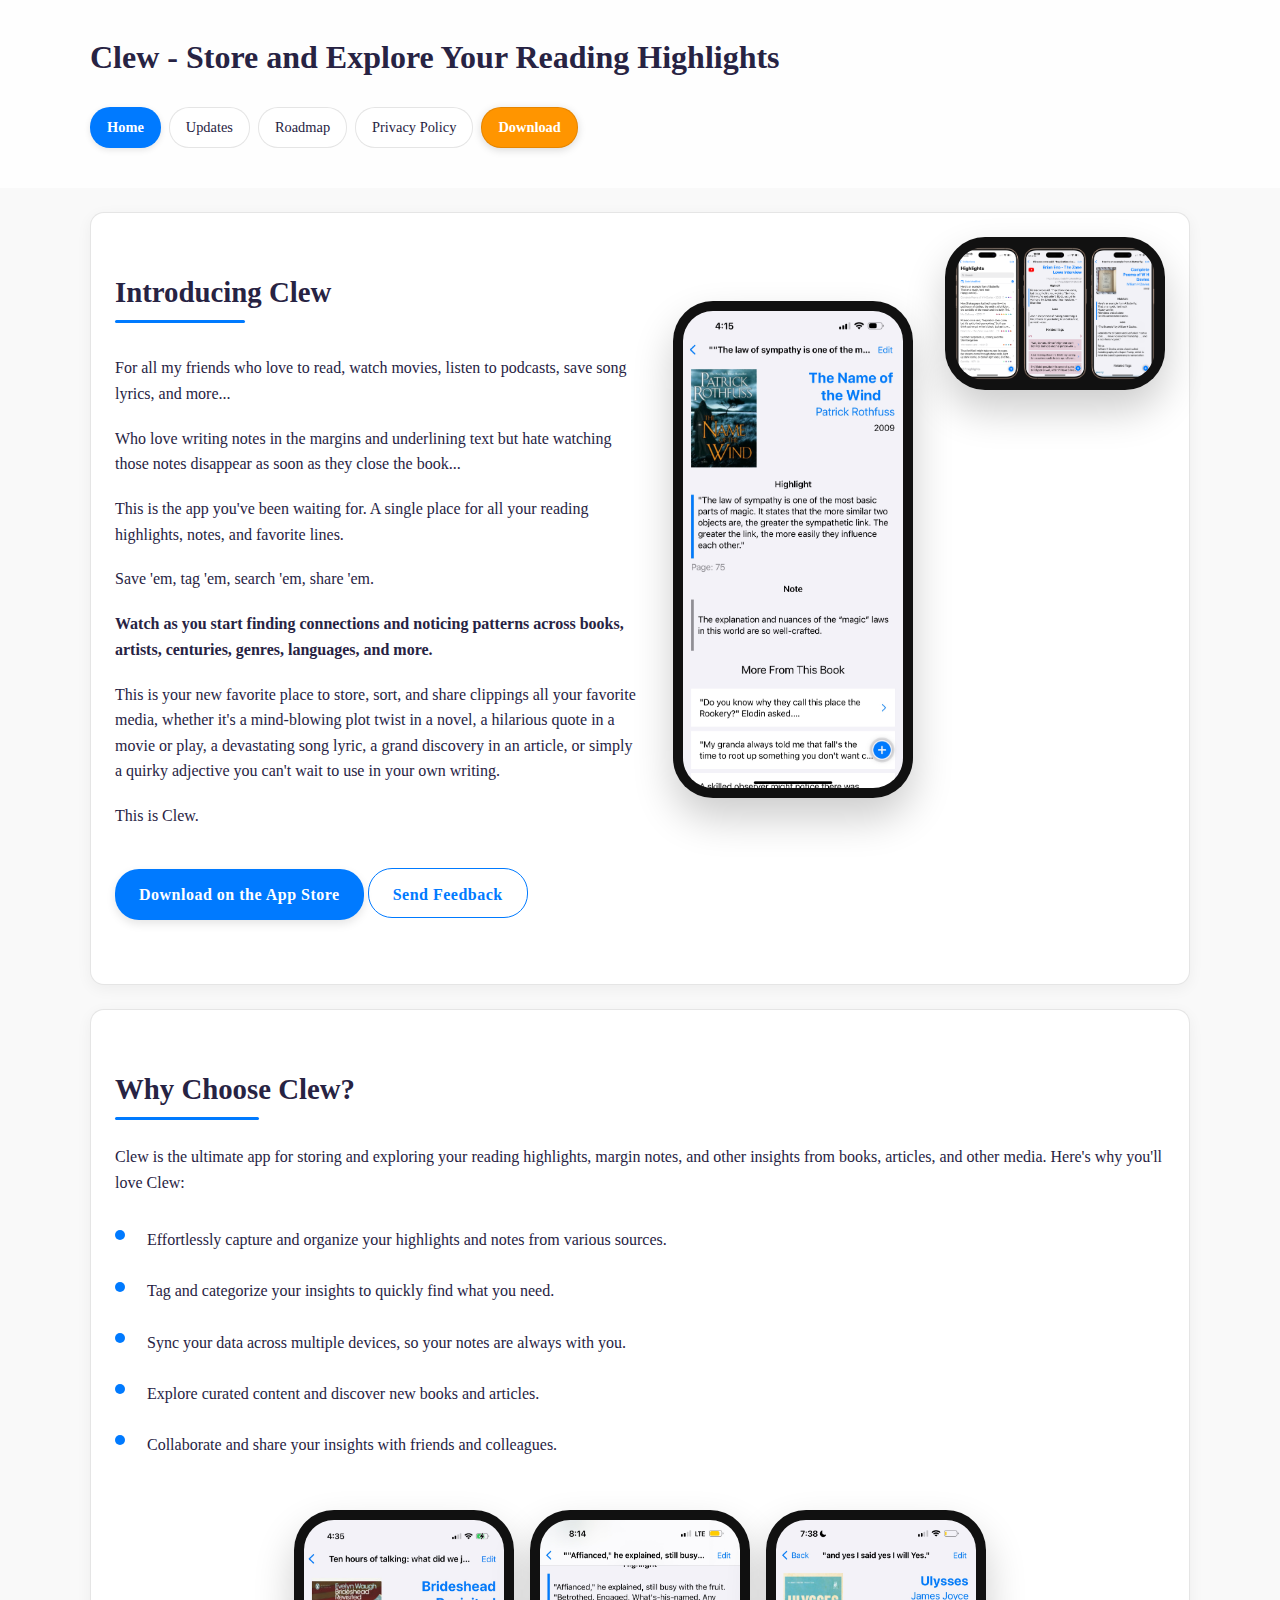
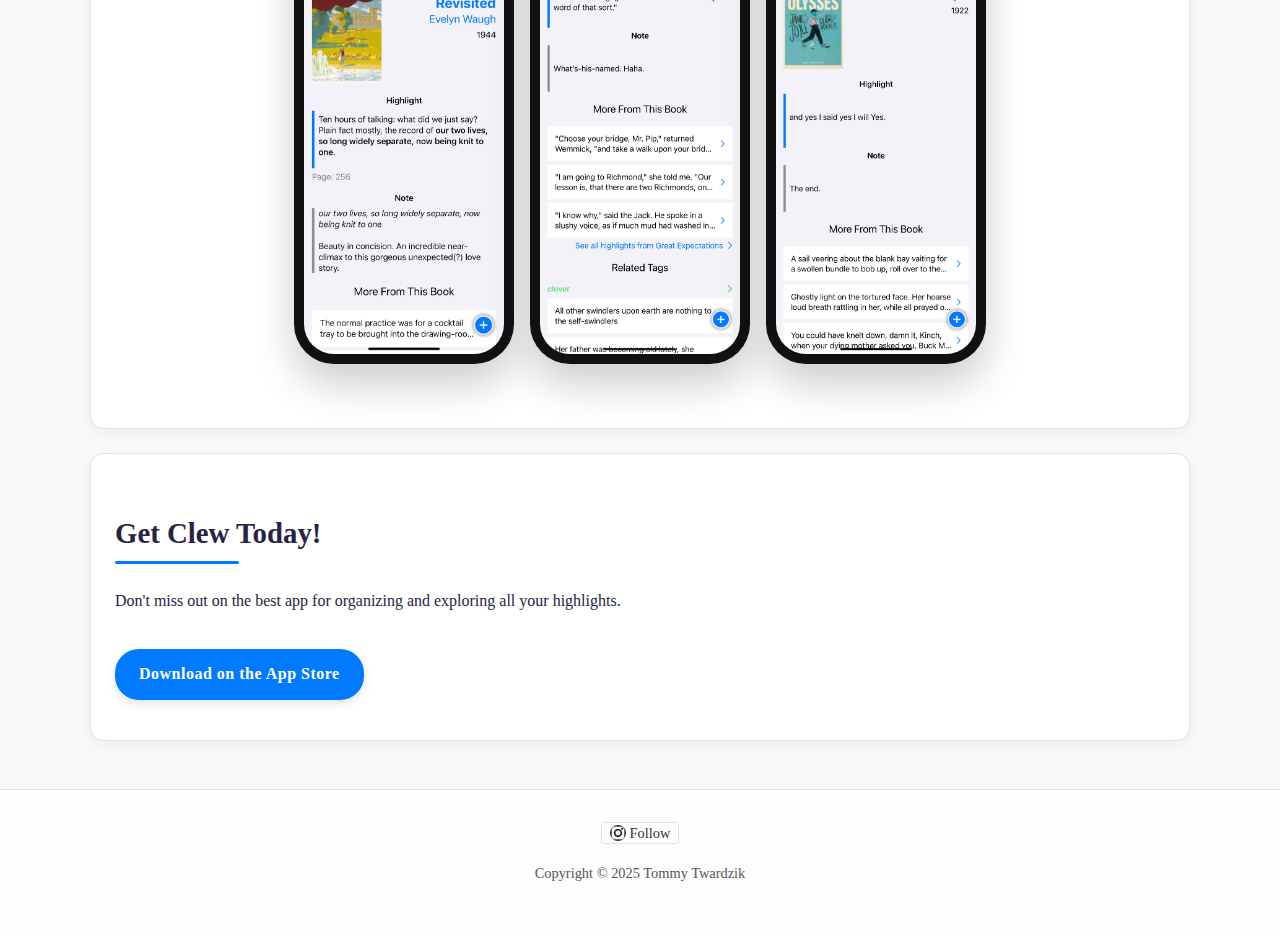
==== commit 483241bc: "started to add new triple images" ====
--- a/index.html
+++ b/index.html
@@ -39,7 +39,7 @@
                     </div>
                 </div>
                 
-                <p>Coming soon to all my friends who love to read, watch movies, listen to podcasts, save song lyrics, and more...</p>
+                <p>For all my friends who love to read, watch movies, listen to podcasts, save song lyrics, and more...</p>
                 
                 <p>Who love writing notes in the margins and underlining text but hate watching those notes disappear as soon as they close the book...</p>
                 
@@ -65,9 +65,27 @@
                     <img class="dark-mode-image" src="assets/name-of-wind-screenshot-clew-dark.jpeg" alt="A screenshot of the Clew app showing a saved highlight from The Name of the Wind by Patrick Rothfuss."/>
                 </a>
             </div>
+            
+            
+            <!-- triple screenshot image -->
+            <a href="assets/triple-highlight-clew-screenshot-light.jpeg" target="_blank" class="app-screenshot visible-desktop">
+                                <img class="light-mode-image" src="assets/triple-highlight-clew-screenshot-light.jpeg" alt="A grid of 3 screenshots of the Clew app showing a list of saved highlights and the details of 2 specific highlights."/>
+                    <img class="dark-mode-image" src="assets/triple-highlight-clew-screenshot-dark.jpeg" alt="A grid of 3 screenshots of the Clew app showing a list of saved highlights and the details of 2 specific highlights."/>
+            </a>
         </div>
         
-        <div class="screenshot-grid">
+        <div class="ios-card">
+            <h2>Why Choose Clew?</h2>
+            <p>Clew is the ultimate app for storing and exploring your reading highlights, margin notes, and other insights from books, articles, and other media. Here's why you'll love Clew:</p>
+            <ul class="feature-list">
+                <li>Effortlessly capture and organize your highlights and notes from various sources.</li>
+                <li>Tag and categorize your insights to quickly find what you need.</li>
+                <li>Sync your data across multiple devices, so your notes are always with you.</li>
+                <li>Explore curated content and discover new books and articles.</li>
+                <li>Collaborate and share your insights with friends and colleagues.</li>
+            </ul>
+            
+                    <div class="screenshot-grid">
             <a href="assets/brideshead-revisited-screenshot-clew-light.jpeg" target="_blank" class="app-screenshot visible-mobile visible-tablet visible-desktop">
                 <img class="light-mode-image" src="assets/brideshead-revisited-screenshot-clew-light.jpeg" alt="A screenshot of the Clew app showing a saved highlight from Brideshead Revisited."/>
                 <img class="dark-mode-image" src="assets/brideshead-revisited-screenshot-clew-dark.jpeg" alt="A screenshot of the Clew app showing a saved highlight from Brideshead Revisited."/>
@@ -83,17 +101,6 @@
                 <img class="dark-mode-image" src="assets/Ulysses-highlight-clew-screenshot-dark.jpeg" alt="A screenshot of the Clew app showing the famous ending from Ulysses by James Joyce."/>
             </a>
         </div>
-        
-        <div class="ios-card">
-            <h2>Why Choose Clew?</h2>
-            <p>Clew is the ultimate app for storing and exploring your reading highlights, margin notes, and other insights from books, articles, and other media. Here's why you'll love Clew:</p>
-            <ul class="feature-list">
-                <li>Effortlessly capture and organize your highlights and notes from various sources.</li>
-                <li>Tag and categorize your insights to quickly find what you need.</li>
-                <li>Sync your data across multiple devices, so your notes are always with you.</li>
-                <li>Explore curated content and discover new books and articles.</li>
-                <li>Collaborate and share your insights with friends and colleagues.</li>
-            </ul>
         </div>
         
         <div class="ios-card">
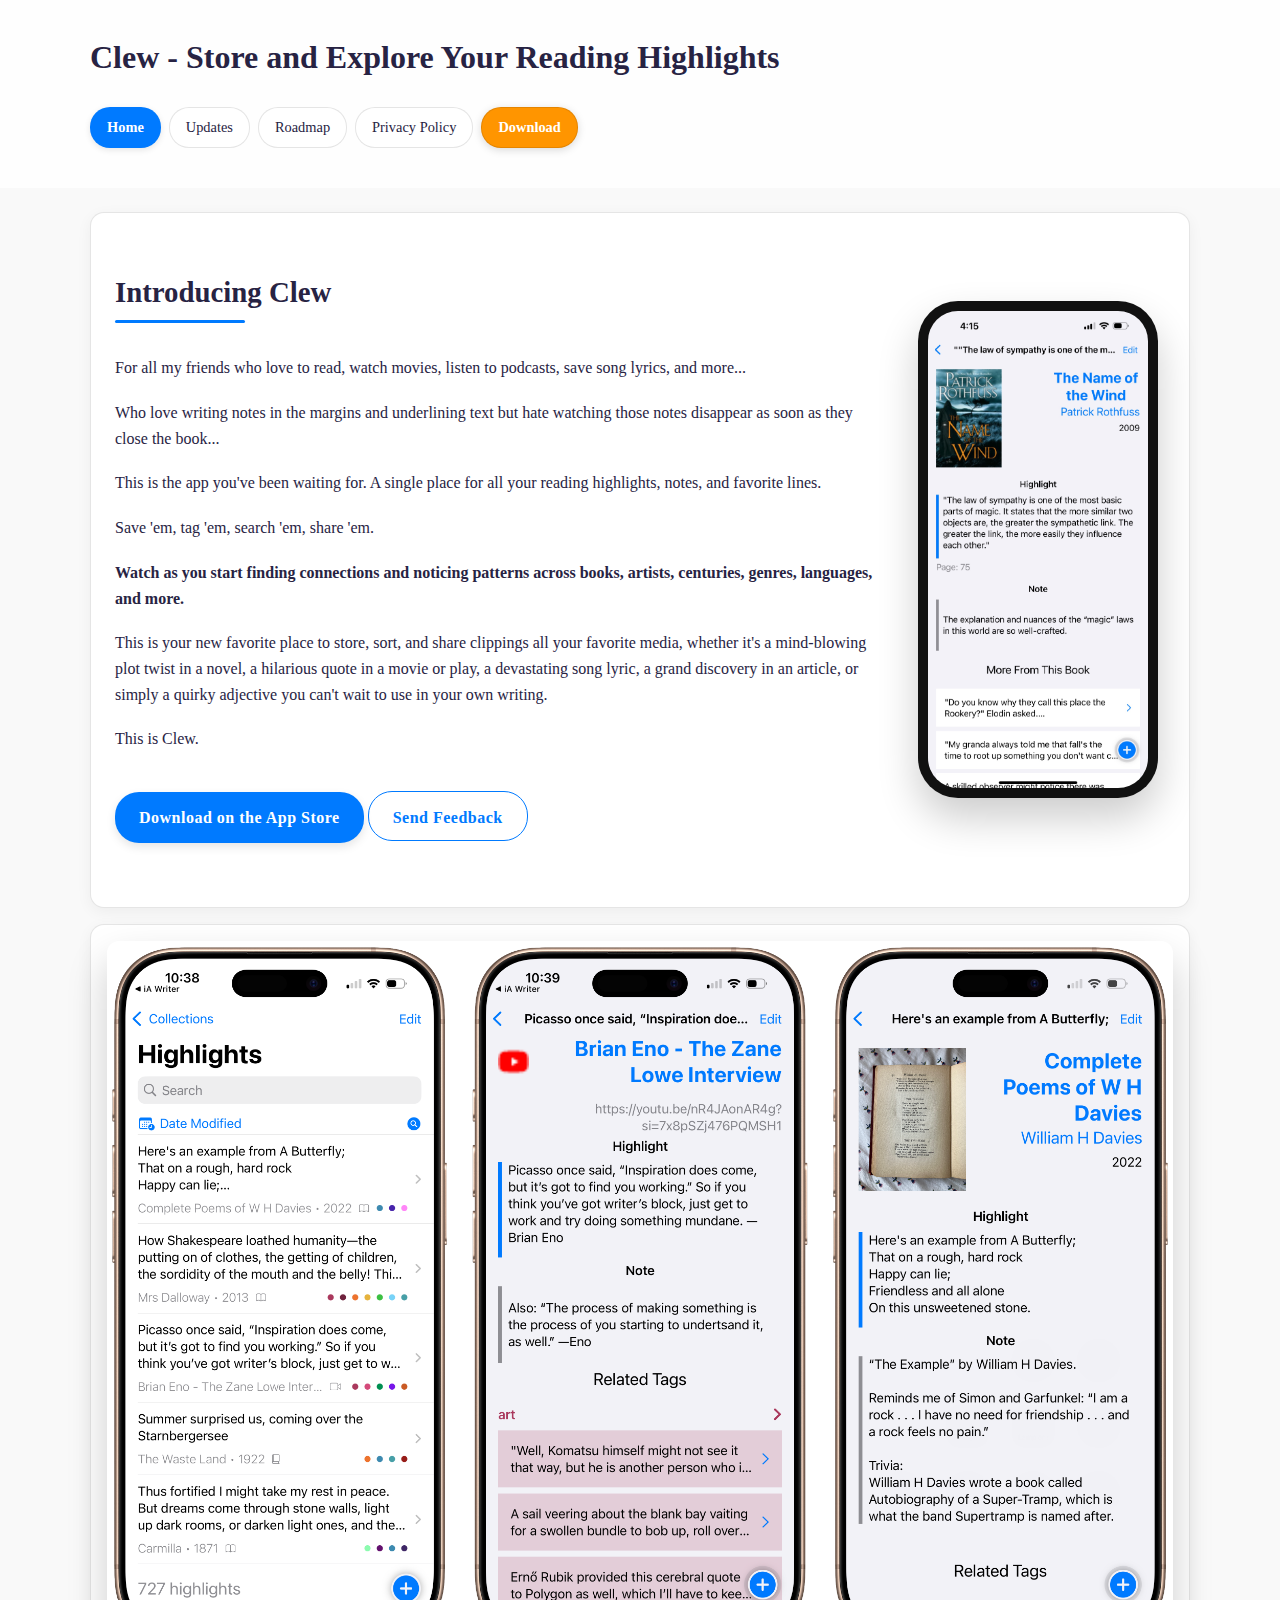
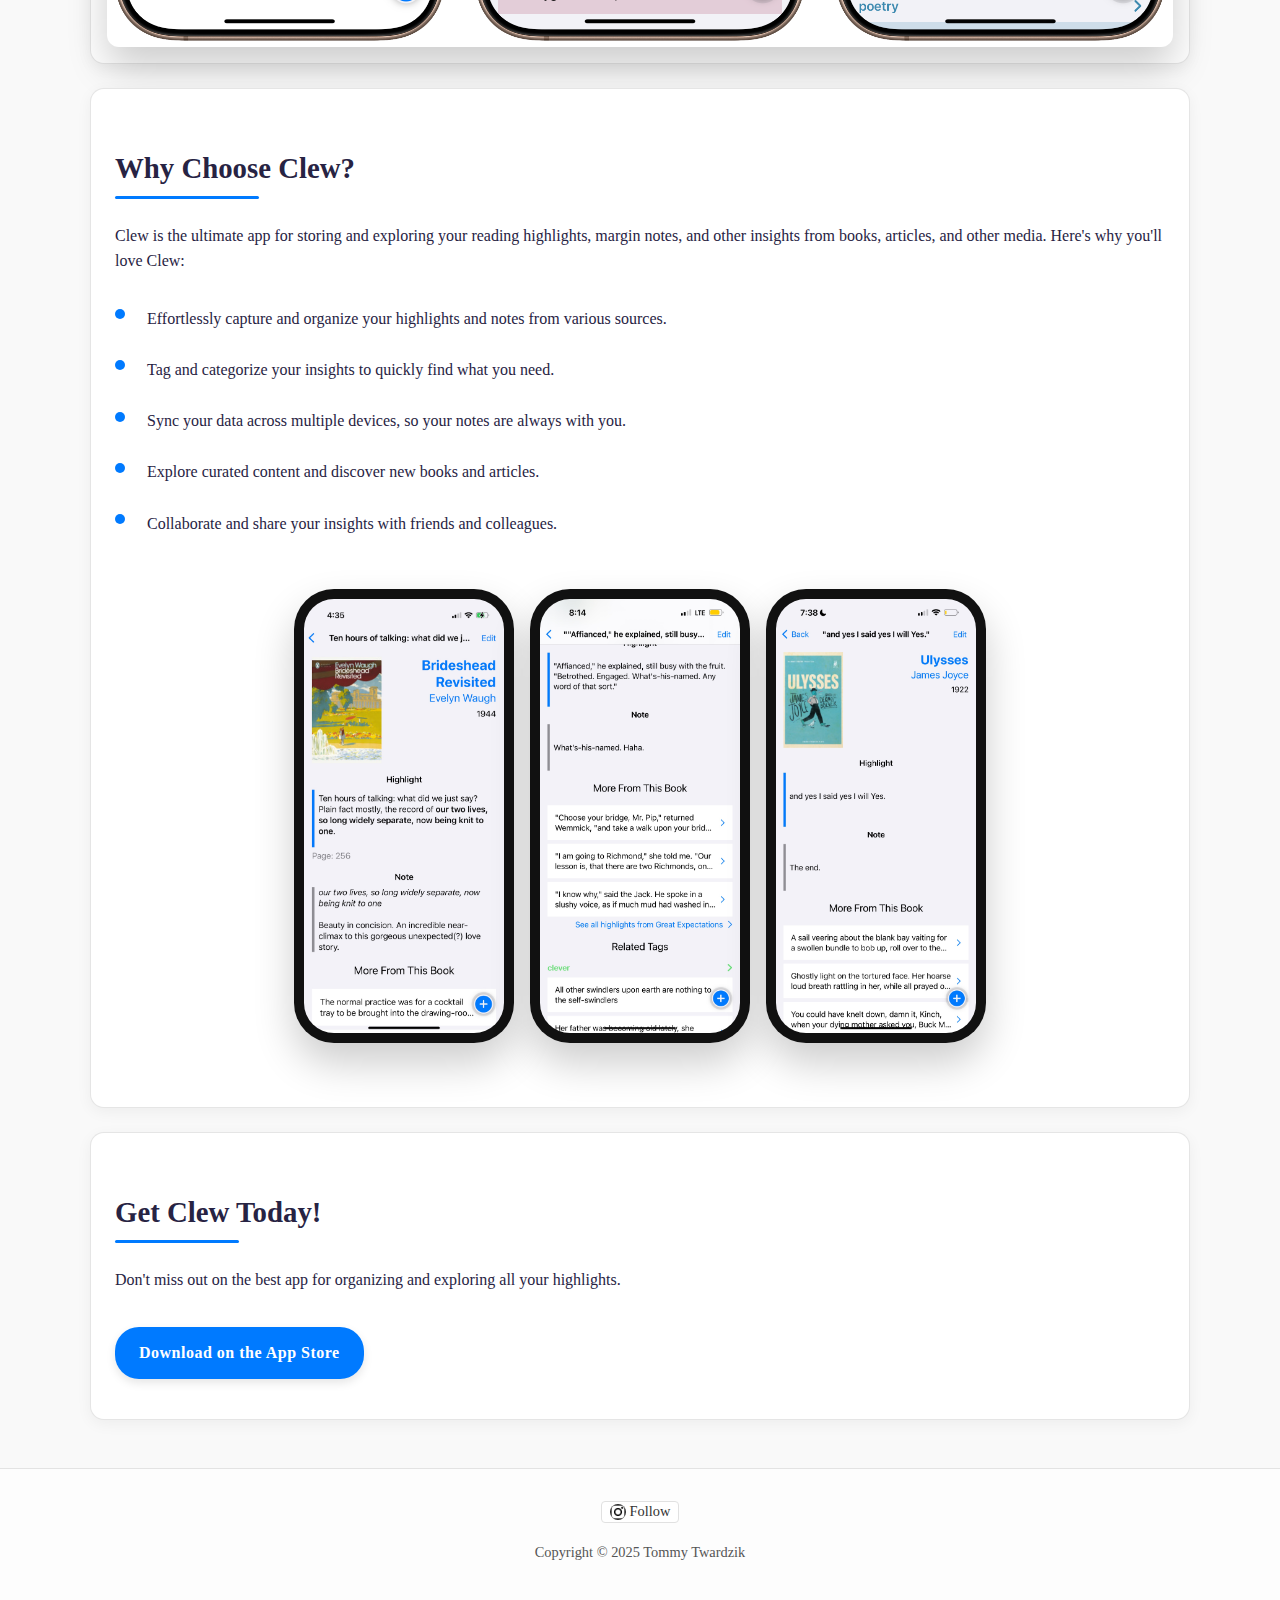
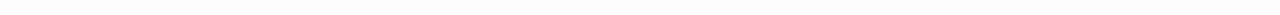
==== commit 0a6e6d5e: "Fully added triple image screenshot" ====
--- a/index.html
+++ b/index.html
@@ -1,13 +1,12 @@
-<!DOCTYPE html><html lang="en">
+<!DOCTYPE html>
+<html lang="en">
 <head>
-    <meta charset="UTF-8"/><meta name="og:site_name" content="Clew App"/>
-
+    <meta charset="UTF-8"/>
+    <meta name="og:site_name" content="Clew App"/>
     <title>Clew - An App for Storing and Exploring Reading Highlights</title>
     <meta name="description" content="Clew is the ultimate app for storing and exploring your reading highlights, margin notes, and other insights from books, articles, and other media."/>
-
     <link rel="stylesheet" type="text/css" href="styles.css">
     <meta name="viewport" content="width=device-width, initial-scale=1.0"/>
-
     <link rel="icon" href="/favicon.ico">
 </head>
 
@@ -26,11 +25,11 @@
     </header>
 
     <div class="container">
+        <!-- Introduction section -->
         <div class="ios-card intro-card">
             <div class="intro-content">
                 <div class="intro-title-section">
                     <h2>Introducing Clew</h2>
-
                     <div class="intro-screenshot-mobile">
                         <a href="assets/name-of-wind-screenshot-clew-light.jpeg" target="_blank" class="app-screenshot always-visible">
                             <img class="light-mode-image" src="assets/name-of-wind-screenshot-clew-light.jpeg" alt="A screenshot of the Clew app showing a saved highlight from The Name of the Wind by Patrick Rothfuss."/>
@@ -40,17 +39,11 @@
                 </div>
                 
                 <p>For all my friends who love to read, watch movies, listen to podcasts, save song lyrics, and more...</p>
-                
                 <p>Who love writing notes in the margins and underlining text but hate watching those notes disappear as soon as they close the book...</p>
-                
                 <p>This is the app you've been waiting for. A single place for all your reading highlights, notes, and favorite lines.</p>
-                
                 <p>Save 'em, tag 'em, search 'em, share 'em.</p>
-                
                 <p><strong>Watch as you start finding connections and noticing patterns across books, artists, centuries, genres, languages, and more.</strong></p>
-                
                 <p>This is your new favorite place to store, sort, and share clippings all your favorite media, whether it's a mind-blowing plot twist in a novel, a hilarious quote in a movie or play, a devastating song lyric, a grand discovery in an article, or simply a quirky adjective you can't wait to use in your own writing.</p>
-                
                 <p>This is Clew.</p>
                 
                 <div class="button-group">
@@ -65,15 +58,17 @@
                     <img class="dark-mode-image" src="assets/name-of-wind-screenshot-clew-dark.jpeg" alt="A screenshot of the Clew app showing a saved highlight from The Name of the Wind by Patrick Rothfuss."/>
                 </a>
             </div>
-            
-            
-            <!-- triple screenshot image -->
-            <a href="assets/triple-highlight-clew-screenshot-light.jpeg" target="_blank" class="app-screenshot visible-desktop">
-                                <img class="light-mode-image" src="assets/triple-highlight-clew-screenshot-light.jpeg" alt="A grid of 3 screenshots of the Clew app showing a list of saved highlights and the details of 2 specific highlights."/>
-                    <img class="dark-mode-image" src="assets/triple-highlight-clew-screenshot-dark.jpeg" alt="A grid of 3 screenshots of the Clew app showing a list of saved highlights and the details of 2 specific highlights."/>
+        </div>
+        
+        <!-- Horizontal screenshot grid -->
+        <div class="ios-card screenshot-container">
+            <a href="assets/triple-highlight-clew-screenshot-light.jpeg" target="_blank" class="screenshot-grid-horizontal visible-desktop">
+                <img class="light-mode-image" src="assets/triple-highlight-clew-screenshot-light.jpeg" alt="A grid of 3 screenshots of the Clew app showing a list of saved highlights and the details of 2 specific highlights."/>
+                <img class="dark-mode-image" src="assets/triple-highlight-clew-screenshot-dark.jpeg" alt="A grid of 3 screenshots of the Clew app showing a list of saved highlights and the details of 2 specific highlights."/>
             </a>
         </div>
         
+        <!-- Features section -->
         <div class="ios-card">
             <h2>Why Choose Clew?</h2>
             <p>Clew is the ultimate app for storing and exploring your reading highlights, margin notes, and other insights from books, articles, and other media. Here's why you'll love Clew:</p>
@@ -85,24 +80,25 @@
                 <li>Collaborate and share your insights with friends and colleagues.</li>
             </ul>
             
-                    <div class="screenshot-grid">
-            <a href="assets/brideshead-revisited-screenshot-clew-light.jpeg" target="_blank" class="app-screenshot visible-mobile visible-tablet visible-desktop">
-                <img class="light-mode-image" src="assets/brideshead-revisited-screenshot-clew-light.jpeg" alt="A screenshot of the Clew app showing a saved highlight from Brideshead Revisited."/>
-                <img class="dark-mode-image" src="assets/brideshead-revisited-screenshot-clew-dark.jpeg" alt="A screenshot of the Clew app showing a saved highlight from Brideshead Revisited."/>
-            </a>
-            
-            <a href="assets/great-expectations-screenshot-clew-light.jpeg" target="_blank" class="app-screenshot visible-tablet visible-desktop">
-                <img class="light-mode-image" src="assets/great-expectations-screenshot-clew-light.jpeg" alt="A screenshot of the Clew app showing a saved highlight from Great Expectations by Charles Dickens."/>
-                <img class="dark-mode-image" src="assets/great-expectations-screenshot-clew-dark.jpeg" alt="A screenshot of the Clew app showing a saved highlight from Great Expectations by Charles Dickens."/>
-            </a>
-            
-            <a href="assets/Ulysses-highlight-clew-screenshot-light.jpeg" target="_blank" class="app-screenshot visible-desktop">
-                <img class="light-mode-image" src="assets/Ulysses-highlight-clew-screenshot-light.jpeg" alt="A screenshot of the Clew app showing the famous ending from Ulysses by James Joyce."/>
-                <img class="dark-mode-image" src="assets/Ulysses-highlight-clew-screenshot-dark.jpeg" alt="A screenshot of the Clew app showing the famous ending from Ulysses by James Joyce."/>
-            </a>
-        </div>
+            <div class="screenshot-grid">
+                <a href="assets/brideshead-revisited-screenshot-clew-light.jpeg" target="_blank" class="app-screenshot visible-mobile visible-tablet visible-desktop">
+                    <img class="light-mode-image" src="assets/brideshead-revisited-screenshot-clew-light.jpeg" alt="A screenshot of the Clew app showing a saved highlight from Brideshead Revisited."/>
+                    <img class="dark-mode-image" src="assets/brideshead-revisited-screenshot-clew-dark.jpeg" alt="A screenshot of the Clew app showing a saved highlight from Brideshead Revisited."/>
+                </a>
+                
+                <a href="assets/great-expectations-screenshot-clew-light.jpeg" target="_blank" class="app-screenshot visible-tablet visible-desktop">
+                    <img class="light-mode-image" src="assets/great-expectations-screenshot-clew-light.jpeg" alt="A screenshot of the Clew app showing a saved highlight from Great Expectations by Charles Dickens."/>
+                    <img class="dark-mode-image" src="assets/great-expectations-screenshot-clew-dark.jpeg" alt="A screenshot of the Clew app showing a saved highlight from Great Expectations by Charles Dickens."/>
+                </a>
+                
+                <a href="assets/Ulysses-highlight-clew-screenshot-light.jpeg" target="_blank" class="app-screenshot visible-desktop">
+                    <img class="light-mode-image" src="assets/Ulysses-highlight-clew-screenshot-light.jpeg" alt="A screenshot of the Clew app showing the famous ending from Ulysses by James Joyce."/>
+                    <img class="dark-mode-image" src="assets/Ulysses-highlight-clew-screenshot-dark.jpeg" alt="A screenshot of the Clew app showing the famous ending from Ulysses by James Joyce."/>
+                </a>
+            </div>
         </div>
         
+        <!-- Call to action section -->
         <div class="ios-card">
             <h2>Get Clew Today!</h2>
             <p>Don't miss out on the best app for organizing and exploring all your highlights.</p>
@@ -112,10 +108,10 @@
 
     <footer>
         <div class="container">
-        <a href="https://www.instagram.com/clewapp" class="instagram-button" target="_blank">
-    <img src="/assets/instagram-logo.jpeg" alt="Instagram logo">
-    Follow
-  </a>
+            <a href="https://www.instagram.com/clewapp" class="instagram-button" target="_blank">
+                <img src="/assets/instagram-logo.jpeg" alt="Instagram logo">
+                Follow
+            </a>
             <p>Copyright &copy; 2025 Tommy Twardzik</p>
         </div>
     </footer>
--- a/styles.css
+++ b/styles.css
@@ -1,3 +1,4 @@
+/* Base styles */
 body {
     margin: 0;
     padding: 0;
@@ -11,6 +12,38 @@
     max-width: 1100px;
     margin: 0 auto;
     padding: 0 1.5rem;
+}
+
+/* Typography */
+h2 {
+    font-size: 1.8rem;
+    margin-top: 2rem;
+    margin-bottom: 1rem;
+    position: relative;
+    display: inline-block;
+}
+
+h2:after {
+    content: '';
+    position: absolute;
+    height: 3px;
+    width: 60%;
+    background: var(--accent-1);
+    bottom: -8px;
+    left: 0;
+    border-radius: 2px;
+}
+
+p {
+    line-height: 1.6;
+    margin-bottom: 1.2rem;
+}
+
+/* Images */
+img {
+    max-width: 100%;
+    height: auto;
+    border-radius: 8px;
 }
 
 /* iOS-inspired card design */
@@ -43,7 +76,7 @@
     padding: 0.5rem 0;
 }
 
-/* iOS-inspired navigation */
+/* Navigation */
 nav {
     display: flex;
     flex-wrap: wrap;
@@ -68,7 +101,6 @@
     color: var(--nav-hover-text);
 }
 
-/* Active tab styling */
 nav a.active {
     background: var(--nav-active-bg);
     color: var(--nav-active-text);
@@ -82,32 +114,22 @@
     box-shadow: 0 3px 8px rgba(0, 0, 0, 0.15);
 }
 
-/* Typography */
-h2 {
-    font-size: 1.8rem;
-    margin-top: 2rem;
-    margin-bottom: 1rem;
-    position: relative;
-    display: inline-block;
-}
-
-h2:after {
-    content: '';
-    position: absolute;
-    height: 3px;
-    width: 60%;
-    background: var(--accent-1);
-    bottom: -8px;
-    left: 0;
-    border-radius: 2px;
-}
-
-p {
-    line-height: 1.6;
-    margin-bottom: 1.2rem;
-}
-
-/* iOS-style call to action */
+/* Download button in navigation */
+.download-button {
+    background: var(--accent-orange) !important;
+    color: white !important;
+    font-weight: bold;
+    box-shadow: 0 2px 8px rgba(0, 0, 0, 0.15);
+    transition: all 0.3s ease;
+}
+
+.download-button:hover, .download-button:focus {
+    transform: translateY(-2px);
+    box-shadow: 0 4px 12px rgba(0, 0, 0, 0.2);
+    background: var(--accent-orange-hover) !important;
+}
+
+/* Buttons */
 .cta-button {
     display: inline-block;
     background: var(--accent-1);
@@ -128,7 +150,6 @@
     box-shadow: 0 6px 15px rgba(0, 0, 0, 0.15);
 }
 
-/* Secondary button style */
 .secondary-button {
     display: inline-block;
     background: transparent;
@@ -142,7 +163,7 @@
     transition: all 0.2s ease;
     margin: 1rem 0 1rem 1rem;
     text-align: center;
-    width: auto; /* Ensure button is only as wide as its content */
+    width: auto;
 }
 
 .secondary-button:hover {
@@ -151,9 +172,7 @@
     box-shadow: 0 4px 10px rgba(0, 0, 0, 0.05);
 }
 
-/* Button group */
 .button-group {
-    /* display: flex; */
     flex-wrap: wrap;
     gap: 0.5rem;
     margin: 1.5rem 0;
@@ -161,10 +180,10 @@
 
 .button-group .secondary-button {
     margin: 0;
-    padding: 0.8rem 1.5rem 0.6rem 1.5rem; /* Reduced bottom padding */
-}
-
-/* Intro card with layout */
+    padding: 0.8rem 1.5rem 0.6rem 1.5rem;
+}
+
+/* Intro section layout */
 .intro-card {
     display: flex;
     flex-direction: column;
@@ -178,13 +197,13 @@
 /* Title section with clipped-on screenshot */
 .intro-title-section {
     display: flex;
-    justify-content: space-between; /* This keeps heading left-aligned */
+    justify-content: space-between;
     align-items: flex-end;
     margin-bottom: 1.5rem;
     position: relative;
 }
 
-/* Mobile screenshot (small and next to title) */
+/* Mobile screenshot */
 .intro-screenshot-mobile {
     margin-left: 1rem;
     align-self: flex-end;
@@ -193,8 +212,8 @@
 }
 
 .intro-screenshot-mobile .app-screenshot {
-    width: 80px; /* Very small thumbnail */
-    box-shadow: 0 10px 25px rgba(0, 0, 0, 0.25); /* More pronounced shadow */
+    width: 80px;
+    box-shadow: 0 10px 25px rgba(0, 0, 0, 0.25);
     border-radius: 20px;
     padding: 6px;
 }
@@ -203,43 +222,9 @@
     border-radius: 15px;
 }
 
-/* Desktop screenshot (side positioning) */
+/* Desktop screenshot */
 .intro-screenshot-desktop {
-    display: none; /* Hidden on mobile */
-}
-
-/* Medium screens and larger: side-by-side layout */
-@media (min-width: 850px) {
-    .intro-card {
-        flex-direction: row;
-        align-items: flex-start;
-        gap: 2rem;
-    }
-    
-    .intro-content {
-        flex: 3;
-    }
-    
-    .intro-screenshot-mobile {
-        display: none; /* Hide on desktop */
-    }
-    
-    .intro-screenshot-desktop {
-        display: flex;
-        flex: 1;
-        justify-content: center;
-        align-items: flex-start;
-        margin-top: 4rem; /* Position roughly aligned with title */
-    }
-    
-    .intro-screenshot-desktop .app-screenshot {
-        width: 220px; /* Larger size for desktop */
-    }
-}
-
-/* Make intro screenshot always visible */
-.always-visible {
-    display: block !important;
+    display: none;
 }
 
 /* Screenshot Grid */
@@ -247,42 +232,44 @@
     display: flex;
     justify-content: center;
     flex-wrap: wrap;
-    gap: 1rem; /* Reduced horizontal gap from 2rem to 1rem */
+    gap: 1rem;
     margin: 2.5rem 0;
 }
 
-/* Visibility controls for different screen sizes */
+/* Horizontal screenshot grid */
+.screenshot-grid-horizontal {
+    display: block;
+    width: 100%;
+    text-align: center;
+}
+
+.screenshot-grid-horizontal img {
+    width: 100%;
+    height: auto;
+    border-radius: 12px;
+    box-shadow: 0 20px 40px rgba(0, 0, 0, 0.2);
+    transition: transform 0.3s ease, box-shadow 0.3s ease;
+}
+
+.screenshot-grid-horizontal:hover img {
+    transform: translateY(-5px);
+    box-shadow: 0 25px 50px rgba(0, 0, 0, 0.25);
+}
+
+.screenshot-container {
+    padding: 1rem;
+    margin-top: -0.5rem;
+}
+
+/* App Screenshot styling */
 .app-screenshot {
-    display: none; /* Hide by default */
-    text-decoration: none; /* Remove underline from links */
+    display: none;
+    text-decoration: none;
     cursor: pointer;
-}
-
-/* Only show the first screenshot on mobile */
-.visible-mobile {
-    display: block;
-}
-
-/* Medium screens show two screenshots */
-@media (min-width: 700px) { /* Reduced from 768px to 700px */
-    .visible-tablet {
-        display: block;
-    }
-}
-
-/* Large screens show all three screenshots */
-@media (min-width: 950px) { /* Reduced from 1024px to 950px */
-    .visible-desktop {
-        display: block;
-    }
-}
-
-/* App Screenshot */
-.app-screenshot {
-    position: relative;
-    width: 200px; /* Reduced from 220px to 200px */
+    position: relative;
+    width: 200px;
     border-radius: 40px;
-    padding: 10px; /* Reduced from 12px to 10px */
+    padding: 10px;
     background: var(--phone-frame);
     box-shadow: 0 20px 40px rgba(0, 0, 0, 0.2);
     overflow: hidden;
@@ -301,43 +288,31 @@
     display: block;
 }
 
-/* Blog post styling */
-.blog-container {
-    max-width: 800px;
-    margin: 0 auto;
-}
-
-.blog-post {
-    margin-bottom: 3rem;
-    padding-bottom: 2rem;
-    border-bottom: 1px solid var(--divider);
-}
-
-.blog-post:last-child {
-    border-bottom: none;
-}
-
-.blog-post h2 {
-    margin-bottom: 0.5rem;
-}
-
-.post-date {
-    color: var(--secondary-text);
-    font-style: italic;
-    margin-bottom: 1.5rem;
-    font-size: 0.9rem;
+/* Always visible override */
+.always-visible {
+    display: block !important;
+}
+
+/* Light/dark mode image handling */
+.app-screenshot .dark-mode-image,
+.screenshot-grid-horizontal .dark-mode-image {
+    display: none;
+}
+
+.app-screenshot .light-mode-image,
+.screenshot-grid-horizontal .light-mode-image {
+    display: block;
 }
 
 /* Feature list */
 .feature-list {
     list-style: none;
     padding: 0;
-    margin: rem 0;
+    margin: 1rem 0;
 }
 
 .feature-list li {
     padding: 0.8rem 0;
-    /* margin-bottom: 0.8rem; */
     position: relative;
     padding-left: 2rem;
 }
@@ -353,6 +328,32 @@
     border-radius: 50%;
 }
 
+/* Instagram button */
+.instagram-button {
+    display: inline-flex;
+    align-items: center;
+    text-decoration: none;
+    font-size: 1em;
+    line-height: 1;
+    padding: 2px 8px;
+    border-radius: 4px;
+    background-color: white;
+    border: 1px solid #e1e1e1;
+    color: #333;
+    transition: all 0.2s ease;
+}
+
+.instagram-button:hover {
+    background-color: #f8f8f8;
+    border-color: #d0d0d0;
+}
+
+.instagram-button img {
+    width: 16px;
+    height: 16px;
+    margin-right: 4px;
+}
+
 /* Footer styling */
 footer {
     text-align: center;
@@ -364,7 +365,34 @@
     font-size: 0.9rem;
 }
 
-/* Dark mode highlighting for code and quotes */
+/* Blog post styling */
+.blog-container {
+    max-width: 800px;
+    margin: 0 auto;
+}
+
+.blog-post {
+    margin-bottom: 3rem;
+    padding-bottom: 2rem;
+    border-bottom: 1px solid var(--divider);
+}
+
+.blog-post:last-child {
+    border-bottom: none;
+}
+
+.blog-post h2 {
+    margin-bottom: 0.5rem;
+}
+
+.post-date {
+    color: var(--secondary-text);
+    font-style: italic;
+    margin-bottom: 1.5rem;
+    font-size: 0.9rem;
+}
+
+/* Blockquote styling */
 blockquote {
     border-left: 4px solid var(--accent-1);
     padding-left: 1rem;
@@ -373,27 +401,13 @@
     font-style: italic;
 }
 
+/* Code styling */
 code {
     background: var(--code-bg);
     border-radius: 4px;
     padding: 0.2rem 0.4rem;
     font-family: "SF Mono", "Menlo", monospace;
     font-size: 0.9em;
-}
-
-/* Images */
-img {
-    max-width: 100%;
-    height: auto;
-    border-radius: 8px;
-}
-
-.app-screenshot .dark-mode-image {
-    display: none;
-}
-
-.app-screenshot .light-mode-image {
-    display: block;
 }
 
 /* Beta instructions */
@@ -427,48 +441,52 @@
     font-weight: bold;
 }
 
-/* Download button in navigation */
-.download-button {
-    background: var(--accent-orange) !important;
-    color: white !important;
-    font-weight: bold;
-    box-shadow: 0 2px 8px rgba(0, 0, 0, 0.15);
-    transition: all 0.3s ease;
-}
-
-.download-button:hover, .download-button:focus {
-    transform: translateY(-2px);
-    box-shadow: 0 4px 12px rgba(0, 0, 0, 0.2);
-    background: var(--accent-orange-hover) !important;
-}
-
-/* Instagram button */
-.instagram-button {
-      display: inline-flex;
-      align-items: center;
-      text-decoration: none;
-      font-size: 1em;
-      line-height: 1;
-      padding: 2px 8px;
-      border-radius: 4px;
-      background-color: white;
-      border: 1px solid #e1e1e1;
-      color: #333;
-      transition: all 0.2s ease;
-    }
-    
-    .instagram-button:hover {
-      background-color: #f8f8f8;
-      border-color: #d0d0d0;
-    }
-    
-    .instagram-button img {
-      width: 16px;
-      height: 16px;
-      margin-right: 4px;
-    }
-
-/* Responsive adjustments */
+/* Media queries for responsive design */
+@media (min-width: 600px) {
+    .intro-card {
+        flex-direction: row;
+        align-items: flex-start;
+        gap: 2rem;
+    }
+    
+    .intro-content {
+        flex: 3;
+    }
+    
+    .intro-screenshot-mobile {
+        display: none;
+    }
+    
+    .intro-screenshot-desktop {
+        display: flex;
+        flex: 1;
+        justify-content: center;
+        align-items: flex-start;
+        margin-top: 4rem;
+    }
+    
+    .intro-screenshot-desktop .app-screenshot {
+        width: 220px;
+    }
+}
+
+/* Responsive visibility classes */
+.visible-mobile {
+    display: block;
+}
+
+@media (min-width: 700px) {
+    .visible-tablet {
+        display: block;
+    }
+}
+
+@media (min-width: 950px) {
+    .visible-desktop {
+        display: block;
+    }
+}
+
 @media (max-width: 768px) {
     header h1 {
         font-size: 1.6rem;
@@ -491,6 +509,32 @@
         margin: 0.5rem 0 1rem 0;
         display: inline-block; 
         width: auto; 
+    }
+}
+
+/* Dark mode support */
+@media (prefers-color-scheme: dark) {
+    .app-screenshot .dark-mode-image,
+    .screenshot-grid-horizontal .dark-mode-image {
+        display: block;
+    }
+    
+    .app-screenshot .light-mode-image,
+    .screenshot-grid-horizontal .light-mode-image {
+        display: none;
+    }
+    
+    a {
+        color: #0A84FF;
+    }
+
+    .secondary-button {
+        color: var(--accent-1);
+        border-color: var(--accent-1);
+    }
+
+    .secondary-button:hover {
+        background-color: rgba(10, 132, 255, 0.1);
     }
 }
 
@@ -509,8 +553,8 @@
     --nav-border: rgba(0, 0, 0, 0.1);
     --nav-hover-bg: #007AFF;
     --nav-hover-text: white;
-    --nav-active-bg: #007AFF; /* Active tab background */
-    --nav-active-text: white; /* Active tab text color */
+    --nav-active-bg: #007AFF;
+    --nav-active-text: white;
     --accent-1: #007AFF; /* iOS blue */
     --accent-2: #5AC8FA; /* iOS light blue */
     --accent-orange: #FF9500; /* iOS orange */
@@ -536,8 +580,8 @@
         --nav-border: rgba(255, 255, 255, 0.1);
         --nav-hover-bg: #0A84FF; /* Darker iOS blue for dark mode */
         --nav-hover-text: white;
-        --nav-active-bg: #0A84FF; /* Active tab background for dark mode */
-        --nav-active-text: white; /* Active tab text color for dark mode */
+        --nav-active-bg: #0A84FF;
+        --nav-active-text: white;
         --accent-1: #0A84FF; /* Darker iOS blue */
         --accent-2: #64D2FF; /* Darker iOS light blue */
         --accent-orange: #FF9F0A; /* Darker iOS orange for dark mode */
@@ -547,25 +591,4 @@
         --code-bg: rgba(255, 255, 255, 0.1);
         --phone-frame: #000;
     }
-    
-    .app-screenshot .dark-mode-image {
-        display: block;
-    }
-    
-    .app-screenshot .light-mode-image {
-        display: none;
-    }
-    
-    a {
-        color: #0A84FF;
-    }
-
-    .secondary-button {
-        color: var(--accent-1);
-        border-color: var(--accent-1);
-    }
-
-    .secondary-button:hover {
-        background-color: rgba(10, 132, 255, 0.1);
-    }
 }